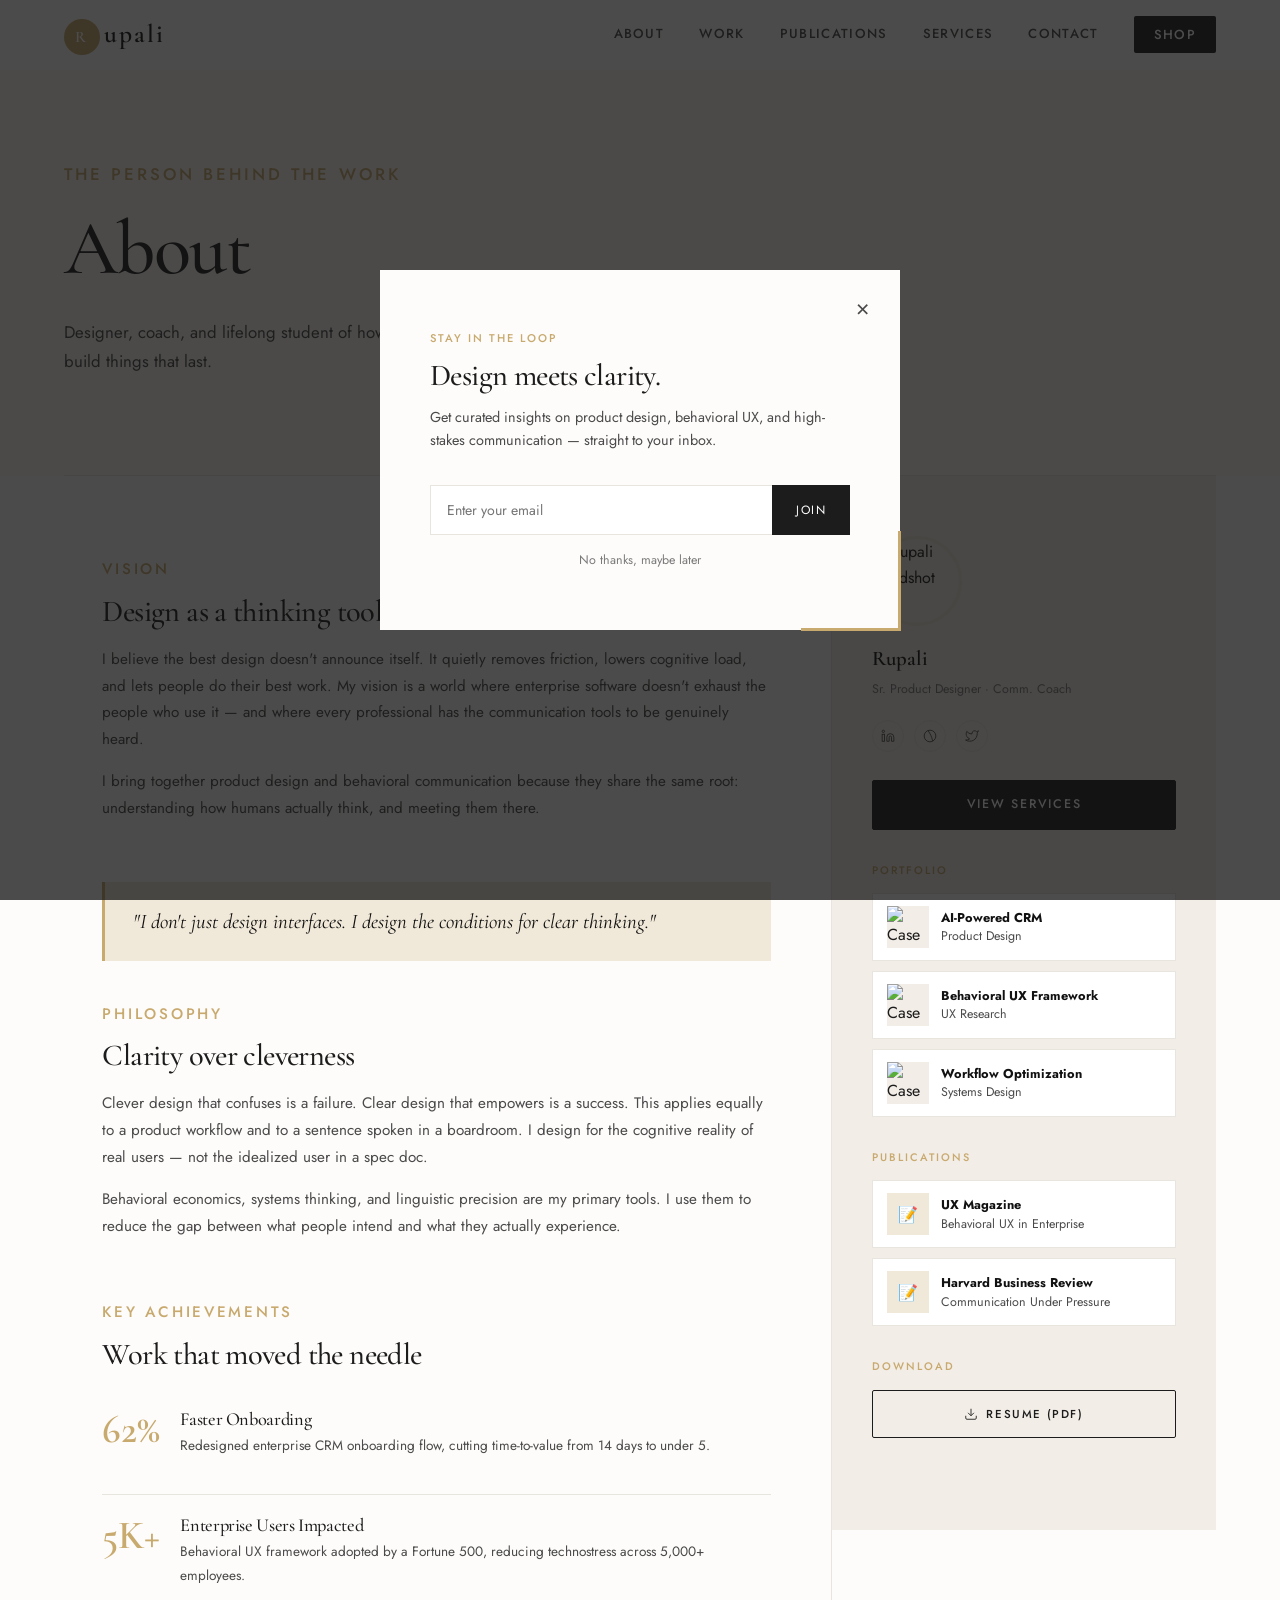
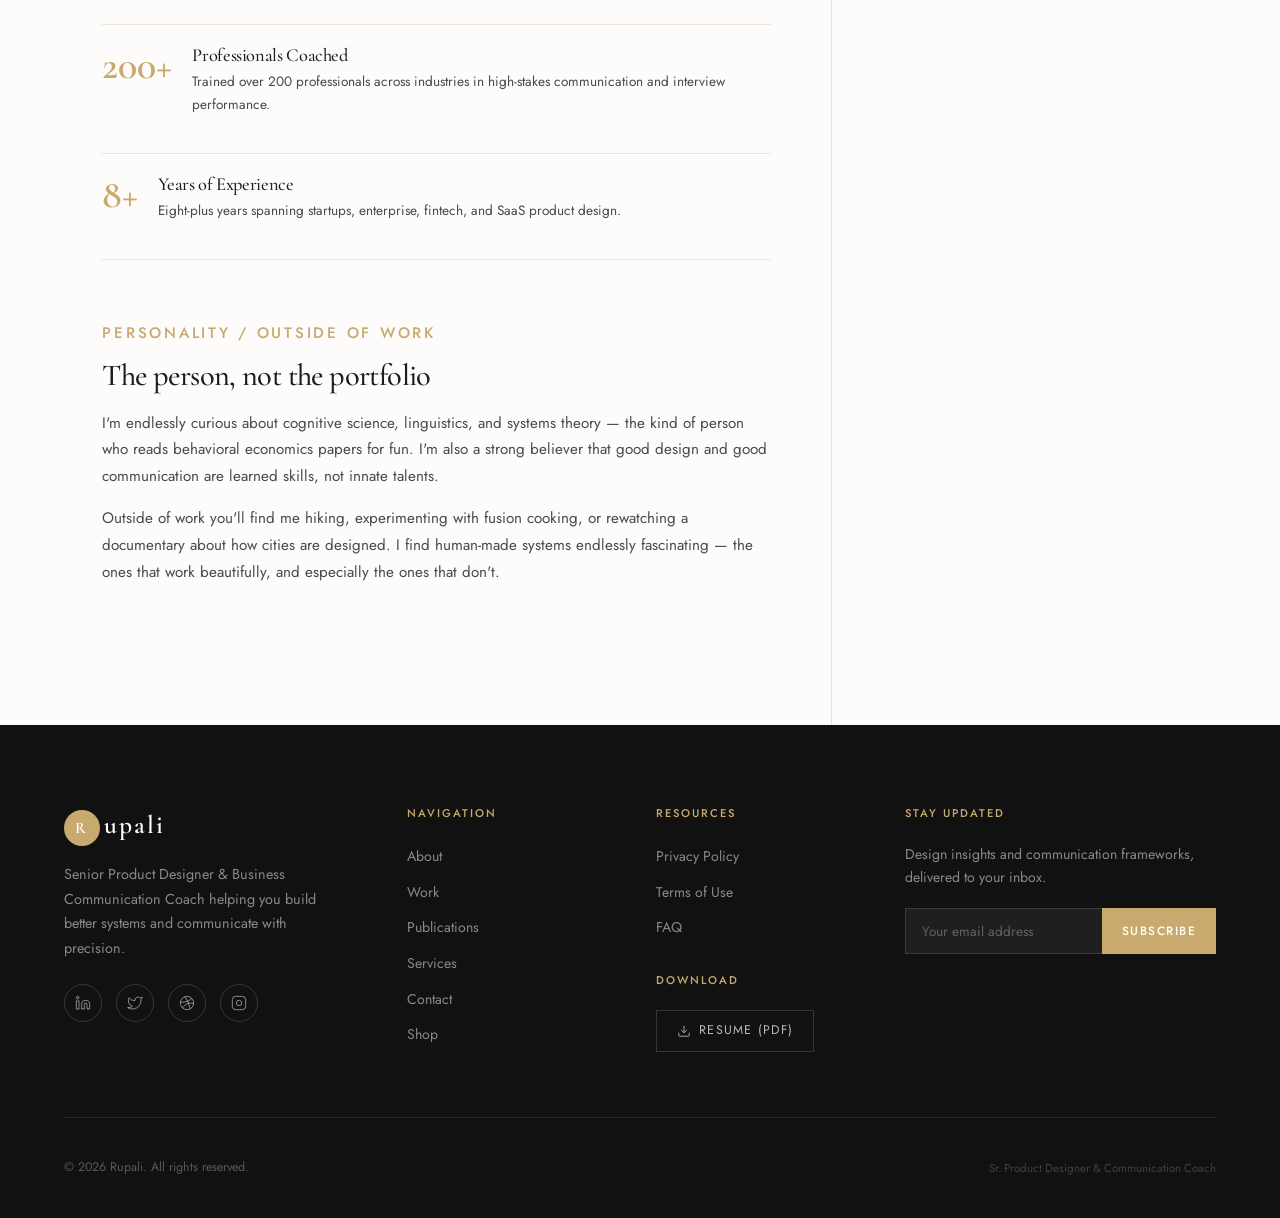
==== about.html @ 6928d811 "Create about.html" ====
<!DOCTYPE html>
<html lang="en">
<head>
  <meta charset="UTF-8">
  <meta name="viewport" content="width=device-width, initial-scale=1.0">
  <title>About — Rupali</title>
  <link rel="stylesheet" href="style.css">
  <script src="components.js" defer></script>
  <script src="main.js" defer></script>
  <style>
    body { padding-top: 70px; }
    .about-page { padding-top: 0; }
  </style>
</head>
<body class="about-page">

<div class="page-hero">
  <p class="label">The person behind the work</p>
  <h1>About</h1>
  <p>Designer, coach, and lifelong student of how humans think, communicate, and build things that last.</p>
</div>

<div class="about-layout section" style="padding-top:0;padding-bottom:0;">

  <!-- ── LEFT: Main Content ── -->
  <div class="about-main">

    <div class="about-block reveal">
      <p class="label">Vision</p>
      <h3>Design as a thinking tool</h3>
      <p>I believe the best design doesn't announce itself. It quietly removes friction, lowers cognitive load, and lets people do their best work. My vision is a world where enterprise software doesn't exhaust the people who use it — and where every professional has the communication tools to be genuinely heard.</p>
      <p>I bring together product design and behavioral communication because they share the same root: understanding how humans actually think, and meeting them there.</p>
    </div>

    <div class="about-quote reveal">
      <p>"I don't just design interfaces. I design the conditions for clear thinking."</p>
    </div>

    <div class="about-block reveal">
      <p class="label">Philosophy</p>
      <h3>Clarity over cleverness</h3>
      <p>Clever design that confuses is a failure. Clear design that empowers is a success. This applies equally to a product workflow and to a sentence spoken in a boardroom. I design for the cognitive reality of real users — not the idealized user in a spec doc.</p>
      <p>Behavioral economics, systems thinking, and linguistic precision are my primary tools. I use them to reduce the gap between what people intend and what they actually experience.</p>
    </div>

    <div class="about-block reveal">
      <p class="label">Key Achievements</p>
      <h3>Work that moved the needle</h3>
      <div class="achievement-item">
        <div class="achievement-num">62%</div>
        <div class="achievement-text">
          <h4>Faster Onboarding</h4>
          <p>Redesigned enterprise CRM onboarding flow, cutting time-to-value from 14 days to under 5.</p>
        </div>
      </div>
      <div class="achievement-item">
        <div class="achievement-num">5K+</div>
        <div class="achievement-text">
          <h4>Enterprise Users Impacted</h4>
          <p>Behavioral UX framework adopted by a Fortune 500, reducing technostress across 5,000+ employees.</p>
        </div>
      </div>
      <div class="achievement-item">
        <div class="achievement-num">200+</div>
        <div class="achievement-text">
          <h4>Professionals Coached</h4>
          <p>Trained over 200 professionals across industries in high-stakes communication and interview performance.</p>
        </div>
      </div>
      <div class="achievement-item">
        <div class="achievement-num">8+</div>
        <div class="achievement-text">
          <h4>Years of Experience</h4>
          <p>Eight-plus years spanning startups, enterprise, fintech, and SaaS product design.</p>
        </div>
      </div>
    </div>

    <div class="about-block reveal">
      <p class="label">Personality / Outside of Work</p>
      <h3>The person, not the portfolio</h3>
      <p>I'm endlessly curious about cognitive science, linguistics, and systems theory — the kind of person who reads behavioral economics papers for fun. I'm also a strong believer that good design and good communication are learned skills, not innate talents.</p>
      <p>Outside of work you'll find me hiking, experimenting with fusion cooking, or rewatching a documentary about how cities are designed. I find human-made systems endlessly fascinating — the ones that work beautifully, and especially the ones that don't.</p>
    </div>

  </div>

  <!-- ── RIGHT: Sidebar ── -->
  <aside class="about-sidebar">

    <img src="https://images.unsplash.com/photo-1573496359142-b8d87734a5a2?w=200&h=200&fit=crop&q=80" alt="Rupali headshot" class="about-headshot">
    <div class="sidebar-name">Rupali</div>
    <div class="sidebar-title">Sr. Product Designer · Comm. Coach</div>

    <div class="sidebar-social">
      <a href="#" aria-label="LinkedIn"><svg width="14" height="14" viewBox="0 0 24 24" fill="none" stroke="currentColor" stroke-width="1.5"><path d="M16 8a6 6 0 016 6v7h-4v-7a2 2 0 00-2-2 2 2 0 00-2 2v7h-4v-7a6 6 0 016-6z"/><rect x="2" y="9" width="4" height="12"/><circle cx="4" cy="4" r="2"/></svg></a>
      <a href="#" aria-label="Dribbble"><svg width="14" height="14" viewBox="0 0 24 24" fill="none" stroke="currentColor" stroke-width="1.5"><circle cx="12" cy="12" r="10"/><path d="M8.56 2.75c4.37 6.03 6.02 9.42 8.03 17.72"/></svg></a>
      <a href="#" aria-label="Twitter"><svg width="14" height="14" viewBox="0 0 24 24" fill="none" stroke="currentColor" stroke-width="1.5"><path d="M23 3a10.9 10.9 0 01-3.14 1.53 4.48 4.48 0 00-7.86 3v1A10.66 10.66 0 013 4s-4 9 5 13a11.64 11.64 0 01-7 2c9 5 20 0 20-11.5a4.5 4.5 0 00-.08-.83A7.72 7.72 0 0023 3z"/></svg></a>
    </div>

    <a href="index.html#services" class="btn btn-primary" style="width:100%;text-align:center;justify-content:center;margin-bottom:32px;">View Services</a>

    <div class="sidebar-section">
      <h5>Portfolio</h5>
      <a href="case-study-1.html" class="sidebar-mini-card">
        <img src="https://images.unsplash.com/photo-1552664730-d307ca884978?w=84&h=84&fit=crop&q=70" alt="Case Study 1" class="sidebar-mini-img">
        <div class="sidebar-mini-text">
          <strong>AI-Powered CRM</strong>
          Product Design
        </div>
      </a>
      <a href="case-study-2.html" class="sidebar-mini-card">
        <img src="https://images.unsplash.com/photo-1517694712202-14dd9538aa97?w=84&h=84&fit=crop&q=70" alt="Case Study 2" class="sidebar-mini-img">
        <div class="sidebar-mini-text">
          <strong>Behavioral UX Framework</strong>
          UX Research
        </div>
      </a>
      <a href="case-study-3.html" class="sidebar-mini-card">
        <img src="https://images.unsplash.com/photo-1454165804606-c3d57bc86b40?w=84&h=84&fit=crop&q=70" alt="Case Study 3" class="sidebar-mini-img">
        <div class="sidebar-mini-text">
          <strong>Workflow Optimization</strong>
          Systems Design
        </div>
      </a>
    </div>

    <div class="sidebar-section">
      <h5>Publications</h5>
      <a href="https://uxmag.com" target="_blank" class="sidebar-mini-card">
        <div class="sidebar-mini-img" style="display:flex;align-items:center;justify-content:center;background:var(--accent-light);font-size:1rem;">📝</div>
        <div class="sidebar-mini-text">
          <strong>UX Magazine</strong>
          Behavioral UX in Enterprise
        </div>
      </a>
      <a href="https://hbr.org" target="_blank" class="sidebar-mini-card">
        <div class="sidebar-mini-img" style="display:flex;align-items:center;justify-content:center;background:var(--accent-light);font-size:1rem;">📝</div>
        <div class="sidebar-mini-text">
          <strong>Harvard Business Review</strong>
          Communication Under Pressure
        </div>
      </a>
    </div>

    <div class="sidebar-section">
      <h5>Download</h5>
      <a href="resume.pdf" download class="btn btn-outline" style="width:100%;justify-content:center;font-size:0.72rem;">
        <svg width="12" height="12" viewBox="0 0 24 24" fill="none" stroke="currentColor" stroke-width="1.5"><path d="M21 15v4a2 2 0 01-2 2H5a2 2 0 01-2-2v-4"/><polyline points="7 10 12 15 17 10"/><line x1="12" y1="15" x2="12" y2="3"/></svg>
        Resume (PDF)
      </a>
    </div>

  </aside>

</div>

</body>
</html>
---- style.css ----
/* ===== CSS VARIABLES ===== */
:root {
  --cream: #F9F6F1;
  --warm-white: #FDFCFA;
  --charcoal: #1C1C1C;
  --dark: #111111;
  --mid: #4A4A4A;
  --light-mid: #7A7A7A;
  --border: #E8E4DE;
  --accent: #C8A96E;
  --accent-dark: #A8894E;
  --accent-light: #F0E8D8;
  --panel: #F2EDE6;
  --white: #FFFFFF;
  --red-soft: #C4614B;

  --font-display: 'Cormorant Garamond', Georgia, serif;
  --font-body: 'Jost', 'Helvetica Neue', sans-serif;
  --font-mono: 'DM Mono', monospace;

  --ease: cubic-bezier(0.4, 0, 0.2, 1);
  --ease-out: cubic-bezier(0, 0, 0.2, 1);
  --transition: 0.35s var(--ease);
  --transition-slow: 0.6s var(--ease);
}

/* ===== RESET ===== */
*, *::before, *::after { box-sizing: border-box; margin: 0; padding: 0; }
html { scroll-behavior: smooth; font-size: 16px; }
body {
  font-family: var(--font-body);
  background: var(--warm-white);
  color: var(--charcoal);
  line-height: 1.6;
  overflow-x: hidden;
}
img { max-width: 100%; display: block; }
a { text-decoration: none; color: inherit; }
ul { list-style: none; }
button { cursor: pointer; border: none; background: none; font-family: inherit; }

/* ===== TYPOGRAPHY ===== */
h1, h2, h3, h4 { font-family: var(--font-display); font-weight: 500; line-height: 1.15; letter-spacing: -0.02em; }
h1 { font-size: clamp(2.8rem, 6vw, 5.5rem); }
h2 { font-size: clamp(2rem, 4vw, 3.5rem); }
h3 { font-size: clamp(1.3rem, 2.5vw, 1.9rem); }
h4 { font-size: 1.15rem; }
p { font-size: 1rem; color: var(--mid); }
.label {
  font-family: var(--font-body);
  font-size: 0.7rem;
  letter-spacing: 0.18em;
  text-transform: uppercase;
  color: var(--accent);
  font-weight: 500;
}

/* ===== SCROLLBAR ===== */
::-webkit-scrollbar { width: 5px; height: 5px; }
::-webkit-scrollbar-track { background: var(--cream); }
::-webkit-scrollbar-thumb { background: var(--accent); border-radius: 3px; }

/* ===== SELECTION ===== */
::selection { background: var(--accent-light); color: var(--dark); }

/* ===== HEADER ===== */
header {
  position: fixed;
  top: 0; left: 0; right: 0;
  z-index: 1000;
  background: rgba(253, 252, 250, 0.92);
  backdrop-filter: blur(16px);
  -webkit-backdrop-filter: blur(16px);
  border-bottom: 1px solid transparent;
  transition: border-color var(--transition), box-shadow var(--transition);
  padding: 0 5%;
  height: 70px;
  display: flex;
  align-items: center;
  justify-content: space-between;
}
header.scrolled {
  border-color: var(--border);
  box-shadow: 0 4px 40px rgba(0,0,0,0.05);
}
.logo {
  font-family: var(--font-display);
  font-size: 1.6rem;
  font-weight: 600;
  letter-spacing: 0.08em;
  color: var(--dark);
  position: relative;
}
.logo span {
  display: inline-block;
  width: 36px; height: 36px;
  background: var(--accent);
  color: var(--white);
  border-radius: 50%;
  font-size: 1rem;
  line-height: 36px;
  text-align: center;
  margin-right: 4px;
  vertical-align: middle;
  font-family: var(--font-display);
  font-weight: 600;
}
nav { display: flex; gap: 2.2rem; align-items: center; }
nav a {
  font-size: 0.82rem;
  letter-spacing: 0.1em;
  text-transform: uppercase;
  font-weight: 500;
  color: var(--mid);
  position: relative;
  transition: color var(--transition);
  padding-bottom: 2px;
}
nav a::after {
  content: '';
  position: absolute;
  bottom: -2px; left: 0; right: 100%;
  height: 1px;
  background: var(--accent);
  transition: right var(--transition);
}
nav a:hover { color: var(--dark); }
nav a:hover::after { right: 0; }
nav a.btn-nav {
  background: var(--charcoal);
  color: var(--white);
  padding: 8px 20px;
  border-radius: 2px;
  letter-spacing: 0.1em;
}
nav a.btn-nav::after { display: none; }
nav a.btn-nav:hover { background: var(--accent); }
.hamburger { display: none; flex-direction: column; gap: 5px; padding: 5px; }
.hamburger span { display: block; width: 24px; height: 1.5px; background: var(--charcoal); transition: var(--transition); }

/* ===== BUTTONS ===== */
.btn {
  display: inline-flex;
  align-items: center;
  gap: 8px;
  padding: 14px 32px;
  font-size: 0.78rem;
  letter-spacing: 0.14em;
  text-transform: uppercase;
  font-weight: 500;
  border: 1.5px solid;
  border-radius: 2px;
  transition: all var(--transition);
  font-family: var(--font-body);
  cursor: pointer;
}
.btn-primary {
  background: var(--charcoal);
  color: var(--white);
  border-color: var(--charcoal);
}
.btn-primary:hover {
  background: var(--accent);
  border-color: var(--accent);
  transform: translateY(-2px);
  box-shadow: 0 8px 30px rgba(200, 169, 110, 0.3);
}
.btn-outline {
  background: transparent;
  color: var(--charcoal);
  border-color: var(--charcoal);
}
.btn-outline:hover {
  background: var(--charcoal);
  color: var(--white);
  transform: translateY(-2px);
}
.btn-accent {
  background: var(--accent);
  color: var(--white);
  border-color: var(--accent);
}
.btn-accent:hover {
  background: var(--accent-dark);
  border-color: var(--accent-dark);
  transform: translateY(-2px);
  box-shadow: 0 8px 30px rgba(200, 169, 110, 0.35);
}
.btn-ghost {
  background: transparent;
  color: var(--accent);
  border-color: var(--accent);
}
.btn-ghost:hover {
  background: var(--accent);
  color: var(--white);
}
.btn svg { width: 14px; height: 14px; stroke-width: 1.5; }

/* ===== FOOTER ===== */
footer {
  background: var(--dark);
  color: rgba(255,255,255,0.7);
  padding: 80px 5% 40px;
}
.footer-grid {
  display: grid;
  grid-template-columns: 1.5fr 1fr 1fr 1.4fr;
  gap: 60px;
  padding-bottom: 60px;
  border-bottom: 1px solid rgba(255,255,255,0.1);
  margin-bottom: 40px;
}
.footer-brand .logo { color: var(--white); margin-bottom: 16px; display: block; }
.footer-brand p { font-size: 0.9rem; color: rgba(255,255,255,0.5); line-height: 1.7; margin-bottom: 24px; }
.footer-social { display: flex; gap: 14px; }
.footer-social a {
  width: 38px; height: 38px;
  border: 1px solid rgba(255,255,255,0.15);
  border-radius: 50%;
  display: flex; align-items: center; justify-content: center;
  color: rgba(255,255,255,0.5);
  transition: all var(--transition);
}
.footer-social a:hover {
  border-color: var(--accent);
  color: var(--accent);
  transform: translateY(-2px);
}
.footer-col h5 {
  font-family: var(--font-body);
  font-size: 0.7rem;
  letter-spacing: 0.18em;
  text-transform: uppercase;
  color: var(--accent);
  margin-bottom: 20px;
  font-weight: 500;
}
.footer-col ul li { margin-bottom: 10px; }
.footer-col ul li a {
  font-size: 0.88rem;
  color: rgba(255,255,255,0.5);
  transition: color var(--transition);
}
.footer-col ul li a:hover { color: var(--white); }
.footer-newsletter label {
  display: block;
  font-size: 0.7rem;
  letter-spacing: 0.18em;
  text-transform: uppercase;
  color: var(--accent);
  margin-bottom: 20px;
  font-weight: 500;
}
.footer-newsletter p {
  font-size: 0.88rem;
  color: rgba(255,255,255,0.5);
  margin-bottom: 20px;
}
.newsletter-form { display: flex; gap: 0; }
.newsletter-form input {
  flex: 1;
  padding: 12px 16px;
  background: rgba(255,255,255,0.06);
  border: 1px solid rgba(255,255,255,0.12);
  border-right: none;
  color: var(--white);
  font-family: var(--font-body);
  font-size: 0.85rem;
  outline: none;
  transition: border-color var(--transition);
}
.newsletter-form input::placeholder { color: rgba(255,255,255,0.3); }
.newsletter-form input:focus { border-color: var(--accent); }
.newsletter-form button {
  padding: 12px 20px;
  background: var(--accent);
  color: var(--white);
  font-family: var(--font-body);
  font-size: 0.75rem;
  letter-spacing: 0.12em;
  text-transform: uppercase;
  font-weight: 500;
  transition: background var(--transition);
}
.newsletter-form button:hover { background: var(--accent-dark); }
.footer-resume {
  margin-top: 20px;
}
.footer-resume a {
  display: inline-flex;
  align-items: center;
  gap: 8px;
  padding: 10px 20px;
  border: 1px solid rgba(255,255,255,0.15);
  color: rgba(255,255,255,0.7);
  font-size: 0.78rem;
  letter-spacing: 0.1em;
  text-transform: uppercase;
  transition: all var(--transition);
}
.footer-resume a:hover {
  border-color: var(--accent);
  color: var(--accent);
}
.footer-bottom {
  display: flex;
  justify-content: space-between;
  align-items: center;
  flex-wrap: wrap;
  gap: 16px;
}
.footer-bottom p { font-size: 0.78rem; color: rgba(255,255,255,0.3); }

/* ===== POPUP ===== */
.popup-overlay {
  position: fixed;
  inset: 0;
  background: rgba(17,17,17,0.75);
  z-index: 9999;
  display: flex;
  align-items: center;
  justify-content: center;
  padding: 24px;
  opacity: 0;
  animation: fadeIn 0.5s 1.2s var(--ease-out) forwards;
}
@keyframes fadeIn { to { opacity: 1; } }
.popup {
  background: var(--warm-white);
  max-width: 520px;
  width: 100%;
  padding: 60px 50px;
  position: relative;
  transform: translateY(20px);
  animation: slideUp 0.5s 1.2s var(--ease-out) forwards;
}
@keyframes slideUp { to { transform: translateY(0); } }
.popup-close {
  position: absolute;
  top: 20px; right: 20px;
  width: 36px; height: 36px;
  display: flex; align-items: center; justify-content: center;
  color: var(--mid);
  transition: color var(--transition);
  font-size: 1.4rem;
  line-height: 1;
}
.popup-close:hover { color: var(--dark); }
.popup .label { margin-bottom: 12px; }
.popup h3 { margin-bottom: 12px; }
.popup p { margin-bottom: 32px; font-size: 0.9rem; }
.popup-form { display: flex; gap: 0; }
.popup-form input {
  flex: 1;
  padding: 14px 16px;
  border: 1.5px solid var(--border);
  border-right: none;
  font-family: var(--font-body);
  font-size: 0.88rem;
  outline: none;
  background: var(--white);
  transition: border-color var(--transition);
}
.popup-form input:focus { border-color: var(--accent); }
.popup-form button {
  padding: 14px 24px;
  background: var(--charcoal);
  color: var(--white);
  font-family: var(--font-body);
  font-size: 0.75rem;
  letter-spacing: 0.12em;
  text-transform: uppercase;
  transition: background var(--transition);
}
.popup-form button:hover { background: var(--accent); }
.popup-skip {
  display: block;
  text-align: center;
  margin-top: 16px;
  font-size: 0.78rem;
  color: var(--light-mid);
  cursor: pointer;
  transition: color var(--transition);
}
.popup-skip:hover { color: var(--charcoal); }
.popup-deco {
  position: absolute;
  bottom: -1px; right: -1px;
  width: 100px; height: 100px;
  border-bottom: 3px solid var(--accent);
  border-right: 3px solid var(--accent);
  pointer-events: none;
}

/* ===== HERO ===== */
.hero {
  min-height: 100vh;
  display: flex;
  align-items: center;
  padding: 100px 5% 80px;
  position: relative;
  overflow: hidden;
}
.hero::before {
  content: '';
  position: absolute;
  top: 0; right: 0;
  width: 50%;
  height: 100%;
  background: var(--cream);
  z-index: 0;
}
.hero-inner {
  display: grid;
  grid-template-columns: 1fr 1.1fr;
  gap: 80px;
  align-items: center;
  width: 100%;
  max-width: 1300px;
  margin: 0 auto;
  position: relative;
  z-index: 1;
}
.hero-image-wrap {
  position: relative;
}
.hero-image-frame {
  position: relative;
  overflow: hidden;
  border-radius: 0;
  aspect-ratio: 3/4;
  max-height: 650px;
  background: var(--panel);
}
.hero-image-frame img {
  position: absolute;
  inset: 0;
  width: 100%; height: 100%;
  object-fit: cover;
  object-position: top center;
  opacity: 0;
  transition: opacity 1.2s ease;
}
.hero-image-frame img.active { opacity: 1; }
.hero-image-dots {
  display: flex;
  gap: 8px;
  margin-top: 20px;
  justify-content: center;
}
.hero-image-dots button {
  width: 28px; height: 2px;
  background: var(--border);
  transition: all var(--transition);
}
.hero-image-dots button.active {
  background: var(--accent);
  width: 44px;
}
.hero-social {
  display: flex;
  gap: 16px;
  margin-top: 24px;
  justify-content: center;
}
.hero-social a {
  width: 36px; height: 36px;
  border: 1px solid var(--border);
  border-radius: 50%;
  display: flex; align-items: center; justify-content: center;
  color: var(--mid);
  transition: all var(--transition);
}
.hero-social a:hover {
  border-color: var(--accent);
  color: var(--accent);
  transform: translateY(-2px);
}
.hero-content { padding-right: 40px; }
.hero-hi {
  font-family: var(--font-display);
  font-size: clamp(3rem, 6vw, 5.5rem);
  font-weight: 400;
  line-height: 1.05;
  margin-bottom: 8px;
  color: var(--dark);
}
.hero-hi em { font-style: italic; color: var(--accent); }
.hero-name {
  font-family: var(--font-display);
  font-size: clamp(3rem, 6vw, 5.5rem);
  font-weight: 600;
  color: var(--dark);
  line-height: 1.05;
  margin-bottom: 20px;
}
.hero-title {
  font-size: 0.78rem;
  letter-spacing: 0.2em;
  text-transform: uppercase;
  color: var(--accent);
  font-weight: 500;
  margin-bottom: 28px;
  display: flex;
  align-items: center;
  gap: 12px;
}
.hero-title::before {
  content: '';
  display: inline-block;
  width: 40px; height: 1px;
  background: var(--accent);
}
.hero-bio {
  font-size: 1.05rem;
  color: var(--mid);
  line-height: 1.75;
  margin-bottom: 36px;
  max-width: 480px;
}
.hero-quote {
  border-left: 2px solid var(--accent);
  padding-left: 20px;
  margin-bottom: 40px;
}
.hero-quote p {
  font-family: var(--font-display);
  font-size: 1.1rem;
  font-style: italic;
  color: var(--mid);
  line-height: 1.5;
}
.hero-ctas { display: flex; gap: 16px; flex-wrap: wrap; }

/* ===== SECTION COMMONS ===== */
.section { padding: 120px 5%; }
.section-header { margin-bottom: 70px; }
.section-header .label { margin-bottom: 12px; }
.section-header h2 { margin-bottom: 16px; }
.section-header p { max-width: 540px; }
.section-header.centered { text-align: center; }
.section-header.centered p { margin: 0 auto; }

/* ===== WORK SECTION ===== */
#work { background: var(--warm-white); padding: 120px 5%; }
.portfolio-intro {
  display: flex;
  justify-content: space-between;
  align-items: flex-end;
  margin-bottom: 70px;
  gap: 40px;
}
.case-studies-track-wrap {
  overflow: hidden;
  position: relative;
  cursor: grab;
}
.case-studies-track-wrap:active { cursor: grabbing; }
.case-studies-track {
  display: flex;
  gap: 28px;
  transition: transform 0.6s var(--ease);
  will-change: transform;
  padding-bottom: 24px;
}
.case-study-card {
  flex: 0 0 calc(60% - 14px);
  background: var(--cream);
  position: relative;
  overflow: hidden;
  group: true;
}
@media (min-width: 1200px) { .case-study-card { flex: 0 0 calc(50% - 14px); } }
.case-study-img {
  aspect-ratio: 16/10;
  overflow: hidden;
  position: relative;
  background: var(--panel);
}
.case-study-img img {
  width: 100%; height: 100%;
  object-fit: cover;
  transition: transform 0.7s var(--ease);
}
.case-study-card:hover .case-study-img img { transform: scale(1.04); }
.cs-tag {
  position: absolute;
  top: 20px; left: 20px;
  background: var(--white);
  padding: 6px 14px;
  font-size: 0.68rem;
  letter-spacing: 0.14em;
  text-transform: uppercase;
  font-weight: 500;
  color: var(--charcoal);
}
.case-study-body { padding: 32px 36px 36px; }
.case-study-meta {
  display: flex;
  justify-content: space-between;
  align-items: center;
  margin-bottom: 14px;
}
.cs-company { font-size: 0.75rem; color: var(--light-mid); letter-spacing: 0.1em; text-transform: uppercase; }
.case-study-body h3 { margin-bottom: 12px; }
.case-study-body p { font-size: 0.9rem; margin-bottom: 28px; }
.cs-metrics {
  display: flex;
  gap: 32px;
  margin-bottom: 28px;
  padding: 20px 0;
  border-top: 1px solid var(--border);
  border-bottom: 1px solid var(--border);
}
.cs-metric-val {
  font-family: var(--font-display);
  font-size: 2rem;
  font-weight: 600;
  color: var(--accent);
  line-height: 1;
}
.cs-metric-label { font-size: 0.72rem; color: var(--light-mid); text-transform: uppercase; letter-spacing: 0.1em; margin-top: 4px; }
.portfolio-nav {
  display: flex;
  gap: 10px;
  margin-top: 32px;
}
.portfolio-nav button {
  width: 50px; height: 50px;
  border: 1.5px solid var(--border);
  display: flex; align-items: center; justify-content: center;
  color: var(--charcoal);
  transition: all var(--transition);
  background: var(--white);
}
.portfolio-nav button:hover {
  border-color: var(--charcoal);
  background: var(--charcoal);
  color: var(--white);
}
.portfolio-nav button svg { width: 18px; height: 18px; }
.portfolio-counter {
  font-family: var(--font-mono);
  font-size: 0.8rem;
  color: var(--light-mid);
  display: flex;
  align-items: center;
  gap: 12px;
}
.portfolio-counter span { color: var(--charcoal); }

/* ===== PUBLICATIONS ===== */
#publications { background: var(--cream); }
.pub-slider-wrap {
  overflow: hidden;
  position: relative;
  cursor: grab;
}
.pub-slider-wrap:active { cursor: grabbing; }
.pub-track {
  display: flex;
  gap: 24px;
  transition: transform 0.6s var(--ease);
  padding-bottom: 24px;
}
.pub-card {
  flex: 0 0 360px;
  background: var(--white);
  padding: 36px;
  border: 1px solid var(--border);
  position: relative;
  transition: all 0.4s var(--ease);
  display: flex;
  flex-direction: column;
}
.pub-card:hover {
  transform: translateY(-6px);
  box-shadow: 0 20px 60px rgba(0,0,0,0.08);
  border-color: transparent;
}
.pub-outlet {
  font-size: 0.68rem;
  letter-spacing: 0.18em;
  text-transform: uppercase;
  color: var(--accent);
  font-weight: 600;
  margin-bottom: 16px;
  display: flex;
  align-items: center;
  gap: 8px;
}
.pub-outlet::before {
  content: '';
  width: 20px; height: 1px;
  background: var(--accent);
}
.pub-card h4 {
  font-family: var(--font-display);
  font-size: 1.2rem;
  font-weight: 500;
  line-height: 1.3;
  margin-bottom: 14px;
  flex: 1;
}
.pub-card p { font-size: 0.85rem; margin-bottom: 24px; }
.pub-date { font-size: 0.72rem; color: var(--light-mid); letter-spacing: 0.1em; }
.pub-link {
  display: inline-flex;
  align-items: center;
  gap: 8px;
  font-size: 0.75rem;
  letter-spacing: 0.12em;
  text-transform: uppercase;
  color: var(--charcoal);
  font-weight: 500;
  margin-top: 20px;
  transition: gap var(--transition), color var(--transition);
}
.pub-link:hover { gap: 14px; color: var(--accent); }
.pub-card-accent {
  position: absolute;
  top: 0; left: 0;
  width: 3px; height: 0;
  background: var(--accent);
  transition: height 0.4s var(--ease);
}
.pub-card:hover .pub-card-accent { height: 100%; }
.pub-controls {
  display: flex;
  gap: 10px;
  margin-top: 40px;
  justify-content: flex-start;
}
.pub-controls button {
  width: 50px; height: 50px;
  border: 1.5px solid var(--border);
  display: flex; align-items: center; justify-content: center;
  color: var(--charcoal);
  transition: all var(--transition);
  background: var(--white);
}
.pub-controls button:hover {
  border-color: var(--accent);
  background: var(--accent);
  color: var(--white);
}

/* ===== SERVICES ===== */
#services { background: var(--warm-white); }
.services-grid { display: grid; grid-template-columns: 1fr 1fr; gap: 32px; }
.service-card {
  padding: 56px 48px;
  border: 1px solid var(--border);
  position: relative;
  overflow: hidden;
  transition: all 0.4s var(--ease);
  background: var(--white);
}
.service-card::before {
  content: '';
  position: absolute;
  inset: 0;
  background: var(--charcoal);
  transform: scaleY(0);
  transform-origin: bottom;
  transition: transform 0.5s var(--ease);
  z-index: 0;
}
.service-card:hover::before { transform: scaleY(1); }
.service-card > * { position: relative; z-index: 1; transition: color 0.4s var(--ease); }
.service-card:hover h3,
.service-card:hover .service-tagline,
.service-card:hover p,
.service-card:hover li,
.service-card:hover .label { color: rgba(255,255,255,0.9); }
.service-card:hover .service-number { color: rgba(255,255,255,0.08); }
.service-card:hover .ideal-tag {
  background: rgba(255,255,255,0.1);
  color: rgba(255,255,255,0.7);
}
.service-number {
  font-family: var(--font-display);
  font-size: 8rem;
  font-weight: 700;
  color: var(--cream);
  position: absolute;
  top: -20px; right: 24px;
  line-height: 1;
  z-index: 0;
  transition: color 0.4s var(--ease);
  user-select: none;
}
.service-card .label { margin-bottom: 16px; }
.service-card h3 { margin-bottom: 12px; }
.service-tagline {
  font-family: var(--font-display);
  font-style: italic;
  font-size: 1rem;
  color: var(--mid);
  margin-bottom: 28px;
  line-height: 1.5;
}
.service-includes h5 {
  font-size: 0.68rem;
  letter-spacing: 0.15em;
  text-transform: uppercase;
  color: var(--accent);
  margin-bottom: 14px;
  font-weight: 500;
}
.service-card:hover .service-includes h5 { color: var(--accent-light); }
.service-includes ul { margin-bottom: 24px; }
.service-includes ul li {
  font-size: 0.88rem;
  color: var(--mid);
  padding: 7px 0;
  border-bottom: 1px solid var(--border);
  display: flex;
  align-items: center;
  gap: 10px;
}
.service-card:hover .service-includes ul li { border-color: rgba(255,255,255,0.1); }
.service-includes ul li::before {
  content: '';
  width: 5px; height: 5px;
  border-radius: 50%;
  background: var(--accent);
  flex-shrink: 0;
}
.service-card:hover .service-includes ul li::before { background: var(--accent-light); }
.ideal-tags { display: flex; flex-wrap: wrap; gap: 8px; margin-bottom: 32px; }
.ideal-tag {
  padding: 5px 14px;
  background: var(--cream);
  font-size: 0.72rem;
  color: var(--mid);
  transition: all 0.4s var(--ease);
  border-radius: 20px;
}
.service-card .btn { margin-top: 4px; }
.service-card:hover .btn-primary {
  background: var(--accent);
  border-color: var(--accent);
  color: var(--white);
}
.service-card:hover .btn-outline {
  border-color: rgba(255,255,255,0.3);
  color: rgba(255,255,255,0.7);
}
.service-ctas { display: flex; gap: 12px; flex-wrap: wrap; }
.service-discovery {
  text-align: center;
  margin-top: 60px;
  padding: 40px;
  background: var(--cream);
  border: 1px solid var(--border);
}
.service-discovery p {
  font-family: var(--font-display);
  font-size: 1.4rem;
  font-weight: 400;
  color: var(--dark);
  margin-bottom: 8px;
}
.service-discovery span { font-size: 0.85rem; color: var(--light-mid); }

/* ===== CONTACT ===== */
#contact { background: var(--cream); }
.contact-grid { display: grid; grid-template-columns: 1fr 1.5fr; gap: 80px; align-items: start; }
.contact-info h2 { margin-bottom: 24px; }
.contact-info > p { margin-bottom: 48px; }
.contact-item { margin-bottom: 28px; }
.contact-item .label { margin-bottom: 6px; }
.contact-item a { font-size: 0.95rem; color: var(--dark); transition: color var(--transition); }
.contact-item a:hover { color: var(--accent); }
.contact-social { display: flex; gap: 12px; margin-top: 40px; }
.contact-social a {
  width: 42px; height: 42px;
  border: 1px solid var(--border);
  display: flex; align-items: center; justify-content: center;
  color: var(--mid);
  border-radius: 50%;
  transition: all var(--transition);
}
.contact-social a:hover { border-color: var(--accent); color: var(--accent); }
.contact-form-wrap { background: var(--white); padding: 56px 48px; border: 1px solid var(--border); }
.form-row { display: grid; grid-template-columns: 1fr 1fr; gap: 20px; margin-bottom: 20px; }
.form-group { margin-bottom: 20px; }
.form-group label {
  display: block;
  font-size: 0.72rem;
  letter-spacing: 0.14em;
  text-transform: uppercase;
  color: var(--mid);
  margin-bottom: 8px;
  font-weight: 500;
}
.form-group input,
.form-group select,
.form-group textarea {
  width: 100%;
  padding: 14px 16px;
  border: 1.5px solid var(--border);
  background: var(--warm-white);
  font-family: var(--font-body);
  font-size: 0.9rem;
  color: var(--charcoal);
  outline: none;
  transition: border-color var(--transition), box-shadow var(--transition);
  appearance: none;
  -webkit-appearance: none;
}
.form-group input:focus,
.form-group select:focus,
.form-group textarea:focus {
  border-color: var(--accent);
  box-shadow: 0 0 0 3px rgba(200, 169, 110, 0.1);
}
.form-group textarea { resize: vertical; min-height: 130px; }
.form-group select {
  background-image: url("data:image/svg+xml,%3Csvg width='12' height='8' viewBox='0 0 12 8' fill='none' xmlns='http://www.w3.org/2000/svg'%3E%3Cpath d='M1 1L6 7L11 1' stroke='%234A4A4A' stroke-width='1.5'/%3E%3C/svg%3E");
  background-repeat: no-repeat;
  background-position: right 16px center;
  padding-right: 40px;
}
.form-submit { margin-top: 8px; }

/* ===== PAGE HERO (inner pages) ===== */
.page-hero {
  padding: 160px 5% 100px;
  background: var(--cream);
  position: relative;
  overflow: hidden;
}
.page-hero::after {
  content: '';
  position: absolute;
  bottom: 0; left: 5%;
  right: 5%;
  height: 1px;
  background: var(--border);
}
.page-hero .label { margin-bottom: 16px; }
.page-hero h1 { margin-bottom: 24px; }
.page-hero > p { max-width: 600px; font-size: 1.05rem; line-height: 1.75; }

/* ===== ABOUT PAGE ===== */
.about-layout {
  display: grid;
  grid-template-columns: 2fr 1fr;
  gap: 0;
  min-height: 80vh;
}
.about-main {
  padding: 80px 60px 80px 5%;
  border-right: 1px solid var(--border);
}
.about-sidebar {
  background: var(--panel);
  padding: 60px 40px;
  position: sticky;
  top: 70px;
  height: fit-content;
}
.about-headshot {
  width: 90px; height: 90px;
  border-radius: 50%;
  object-fit: cover;
  margin-bottom: 16px;
  border: 3px solid var(--accent-light);
}
.sidebar-name {
  font-family: var(--font-display);
  font-size: 1.3rem;
  font-weight: 600;
  color: var(--dark);
  margin-bottom: 4px;
}
.sidebar-title { font-size: 0.78rem; color: var(--light-mid); margin-bottom: 20px; }
.sidebar-social { display: flex; gap: 10px; margin-bottom: 28px; }
.sidebar-social a {
  width: 32px; height: 32px;
  border: 1px solid var(--border);
  border-radius: 50%;
  display: flex; align-items: center; justify-content: center;
  color: var(--mid);
  transition: all var(--transition);
}
.sidebar-social a:hover { border-color: var(--accent); color: var(--accent); }
.about-block { margin-bottom: 60px; }
.about-block .label { margin-bottom: 12px; }
.about-block h3 { margin-bottom: 16px; }
.about-block p { margin-bottom: 16px; font-size: 0.95rem; line-height: 1.75; }
.achievement-item {
  display: flex;
  gap: 20px;
  padding: 20px 0;
  border-bottom: 1px solid var(--border);
  align-items: flex-start;
}
.achievement-num {
  font-family: var(--font-display);
  font-size: 2.5rem;
  font-weight: 600;
  color: var(--accent);
  line-height: 1;
  flex-shrink: 0;
}
.achievement-text h4 { margin-bottom: 4px; }
.achievement-text p { font-size: 0.85rem; }
.about-quote {
  border-left: 3px solid var(--accent);
  padding: 24px 28px;
  background: var(--accent-light);
  margin: 40px 0;
}
.about-quote p {
  font-family: var(--font-display);
  font-size: 1.3rem;
  font-style: italic;
  color: var(--dark);
  line-height: 1.5;
}
.sidebar-section { margin-bottom: 32px; }
.sidebar-section h5 {
  font-size: 0.68rem;
  letter-spacing: 0.18em;
  text-transform: uppercase;
  color: var(--accent);
  margin-bottom: 14px;
  font-weight: 500;
}
.sidebar-mini-card {
  background: var(--white);
  border: 1px solid var(--border);
  padding: 12px 14px;
  margin-bottom: 10px;
  transition: all var(--transition);
  cursor: pointer;
  display: flex;
  align-items: center;
  gap: 12px;
}
.sidebar-mini-card:hover {
  border-color: var(--accent);
  transform: translateX(4px);
}
.sidebar-mini-img {
  width: 42px; height: 42px;
  object-fit: cover;
  flex-shrink: 0;
  background: var(--panel);
}
.sidebar-mini-text { font-size: 0.78rem; color: var(--mid); line-height: 1.3; }
.sidebar-mini-text strong { display: block; color: var(--dark); font-size: 0.8rem; margin-bottom: 2px; }

/* ===== SHOP PAGE ===== */
.shop-tabs {
  display: flex;
  flex-wrap: wrap;
  gap: 0;
  border-bottom: 1px solid var(--border);
  margin-bottom: 60px;
  padding-bottom: 0;
}
.tab-btn {
  padding: 14px 24px;
  font-size: 0.75rem;
  letter-spacing: 0.12em;
  text-transform: uppercase;
  font-weight: 500;
  color: var(--light-mid);
  border-bottom: 2px solid transparent;
  margin-bottom: -1px;
  transition: all var(--transition);
  background: none;
  font-family: var(--font-body);
}
.tab-btn:hover { color: var(--charcoal); }
.tab-btn.active {
  color: var(--charcoal);
  border-bottom-color: var(--accent);
}
.tab-content { display: none; }
.tab-content.active { display: block; }
.shop-grid {
  display: grid;
  grid-template-columns: repeat(3, 1fr);
  gap: 28px;
}
.shop-card {
  background: var(--white);
  border: 1px solid var(--border);
  overflow: hidden;
  transition: all 0.4s var(--ease);
  position: relative;
}
.shop-card:hover {
  transform: translateY(-4px);
  box-shadow: 0 20px 60px rgba(0,0,0,0.08);
  border-color: transparent;
}
.shop-card-img {
  aspect-ratio: 4/3;
  background: var(--panel);
  overflow: hidden;
  display: flex;
  align-items: center;
  justify-content: center;
  padding: 40px;
}
.shop-card-icon {
  font-size: 3rem;
  opacity: 0.4;
}
.shop-badge {
  position: absolute;
  top: 16px; right: 16px;
  background: var(--accent);
  color: var(--white);
  padding: 4px 12px;
  font-size: 0.65rem;
  letter-spacing: 0.1em;
  text-transform: uppercase;
  font-weight: 600;
}
.shop-card-body { padding: 28px; }
.shop-card-body h4 { margin-bottom: 10px; }
.shop-card-body p { font-size: 0.85rem; margin-bottom: 20px; }
.shop-price {
  font-family: var(--font-display);
  font-size: 1.5rem;
  color: var(--dark);
  font-weight: 600;
}
.shop-price span { font-size: 0.85rem; color: var(--light-mid); font-family: var(--font-body); font-weight: 400; }
.shop-card-footer {
  display: flex;
  justify-content: space-between;
  align-items: center;
  padding: 20px 28px;
  border-top: 1px solid var(--border);
}

/* ===== CASE STUDY PAGE ===== */
.cs-page-hero {
  min-height: 70vh;
  display: flex;
  align-items: flex-end;
  padding: 120px 5% 80px;
  position: relative;
  overflow: hidden;
  background: var(--dark);
  color: var(--white);
}
.cs-page-hero-bg {
  position: absolute;
  inset: 0;
  background-size: cover;
  background-position: center;
  opacity: 0.25;
}
.cs-page-hero-content { position: relative; z-index: 1; max-width: 780px; }
.cs-page-hero .label { color: var(--accent); margin-bottom: 16px; }
.cs-page-hero h1 { color: var(--white); margin-bottom: 24px; }
.cs-page-hero p { color: rgba(255,255,255,0.7); font-size: 1.1rem; max-width: 580px; }
.cs-meta-strip {
  background: var(--cream);
  padding: 40px 5%;
  display: flex;
  gap: 60px;
  border-bottom: 1px solid var(--border);
}
.cs-meta-item {}
.cs-meta-item .label { margin-bottom: 6px; }
.cs-meta-item p { font-size: 0.95rem; color: var(--dark); font-weight: 500; }
.cs-content { padding: 80px 5%; max-width: 900px; }
.cs-content h2 { margin-bottom: 24px; }
.cs-content p { margin-bottom: 24px; font-size: 1rem; line-height: 1.8; }
.cs-image-full {
  width: 100%;
  aspect-ratio: 16/9;
  object-fit: cover;
  margin: 48px 0;
  background: var(--panel);
}
.cs-callout {
  background: var(--cream);
  border-left: 3px solid var(--accent);
  padding: 32px 40px;
  margin: 40px 0;
}
.cs-callout p {
  font-family: var(--font-display);
  font-size: 1.4rem;
  font-style: italic;
  color: var(--dark);
  margin: 0;
}
.cs-outcomes-grid { display: grid; grid-template-columns: repeat(3, 1fr); gap: 24px; margin: 40px 0; }
.cs-outcome {
  background: var(--white);
  border: 1px solid var(--border);
  padding: 32px;
  text-align: center;
}
.cs-outcome-val {
  font-family: var(--font-display);
  font-size: 3rem;
  font-weight: 600;
  color: var(--accent);
  line-height: 1;
  margin-bottom: 8px;
}
.cs-outcome-label { font-size: 0.78rem; text-transform: uppercase; letter-spacing: 0.1em; color: var(--mid); }
.cs-tags { display: flex; flex-wrap: wrap; gap: 10px; margin: 32px 0; }
.cs-tag-pill {
  padding: 6px 16px;
  background: var(--cream);
  border: 1px solid var(--border);
  font-size: 0.75rem;
  color: var(--mid);
  letter-spacing: 0.1em;
}
.cs-next-section {
  background: var(--dark);
  padding: 80px 5%;
  text-align: center;
}
.cs-next-section h3 { color: var(--white); margin-bottom: 16px; }
.cs-next-section p { color: rgba(255,255,255,0.5); margin-bottom: 32px; }

/* ===== MOBILE NAV ===== */
.mobile-nav {
  display: none;
  position: fixed;
  top: 70px; left: 0; right: 0; bottom: 0;
  background: var(--warm-white);
  z-index: 999;
  padding: 40px 5%;
  flex-direction: column;
  gap: 0;
  overflow-y: auto;
}
.mobile-nav.open { display: flex; }
.mobile-nav a {
  display: block;
  font-size: 1.5rem;
  font-family: var(--font-display);
  color: var(--dark);
  padding: 16px 0;
  border-bottom: 1px solid var(--border);
  transition: color var(--transition);
}
.mobile-nav a:hover { color: var(--accent); }

/* ===== ANIMATIONS ===== */
.reveal {
  opacity: 0;
  transform: translateY(28px);
  transition: opacity 0.7s var(--ease-out), transform 0.7s var(--ease-out);
}
.reveal.visible { opacity: 1; transform: translateY(0); }
.reveal-delay-1 { transition-delay: 0.1s; }
.reveal-delay-2 { transition-delay: 0.2s; }
.reveal-delay-3 { transition-delay: 0.3s; }

/* ===== RESPONSIVE ===== */
@media (max-width: 1024px) {
  .hero-inner { grid-template-columns: 1fr 1.2fr; gap: 40px; }
  .hero-content { padding-right: 0; }
  .services-grid { grid-template-columns: 1fr; }
  .contact-grid { grid-template-columns: 1fr; gap: 48px; }
  .footer-grid { grid-template-columns: 1fr 1fr; gap: 40px; }
  .shop-grid { grid-template-columns: repeat(2, 1fr); }
  .about-layout { grid-template-columns: 1fr; }
  .about-sidebar { position: static; }
  .cs-outcomes-grid { grid-template-columns: 1fr 1fr; }
}
@media (max-width: 768px) {
  header { padding: 0 5%; }
  nav { display: none; }
  .hamburger { display: flex; }
  .hero { padding: 90px 5% 60px; }
  .hero-inner { grid-template-columns: 1fr; gap: 40px; }
  .hero::before { display: none; }
  .hero-image-frame { max-height: 420px; }
  .section { padding: 80px 5%; }
  .footer-grid { grid-template-columns: 1fr; }
  .case-study-card { flex: 0 0 85vw; }
  .pub-card { flex: 0 0 300px; }
  .form-row { grid-template-columns: 1fr; }
  .cs-meta-strip { flex-wrap: wrap; gap: 28px; }
  .cs-outcomes-grid { grid-template-columns: 1fr; }
  .shop-grid { grid-template-columns: 1fr; }
  .about-main { padding: 60px 5%; }
}
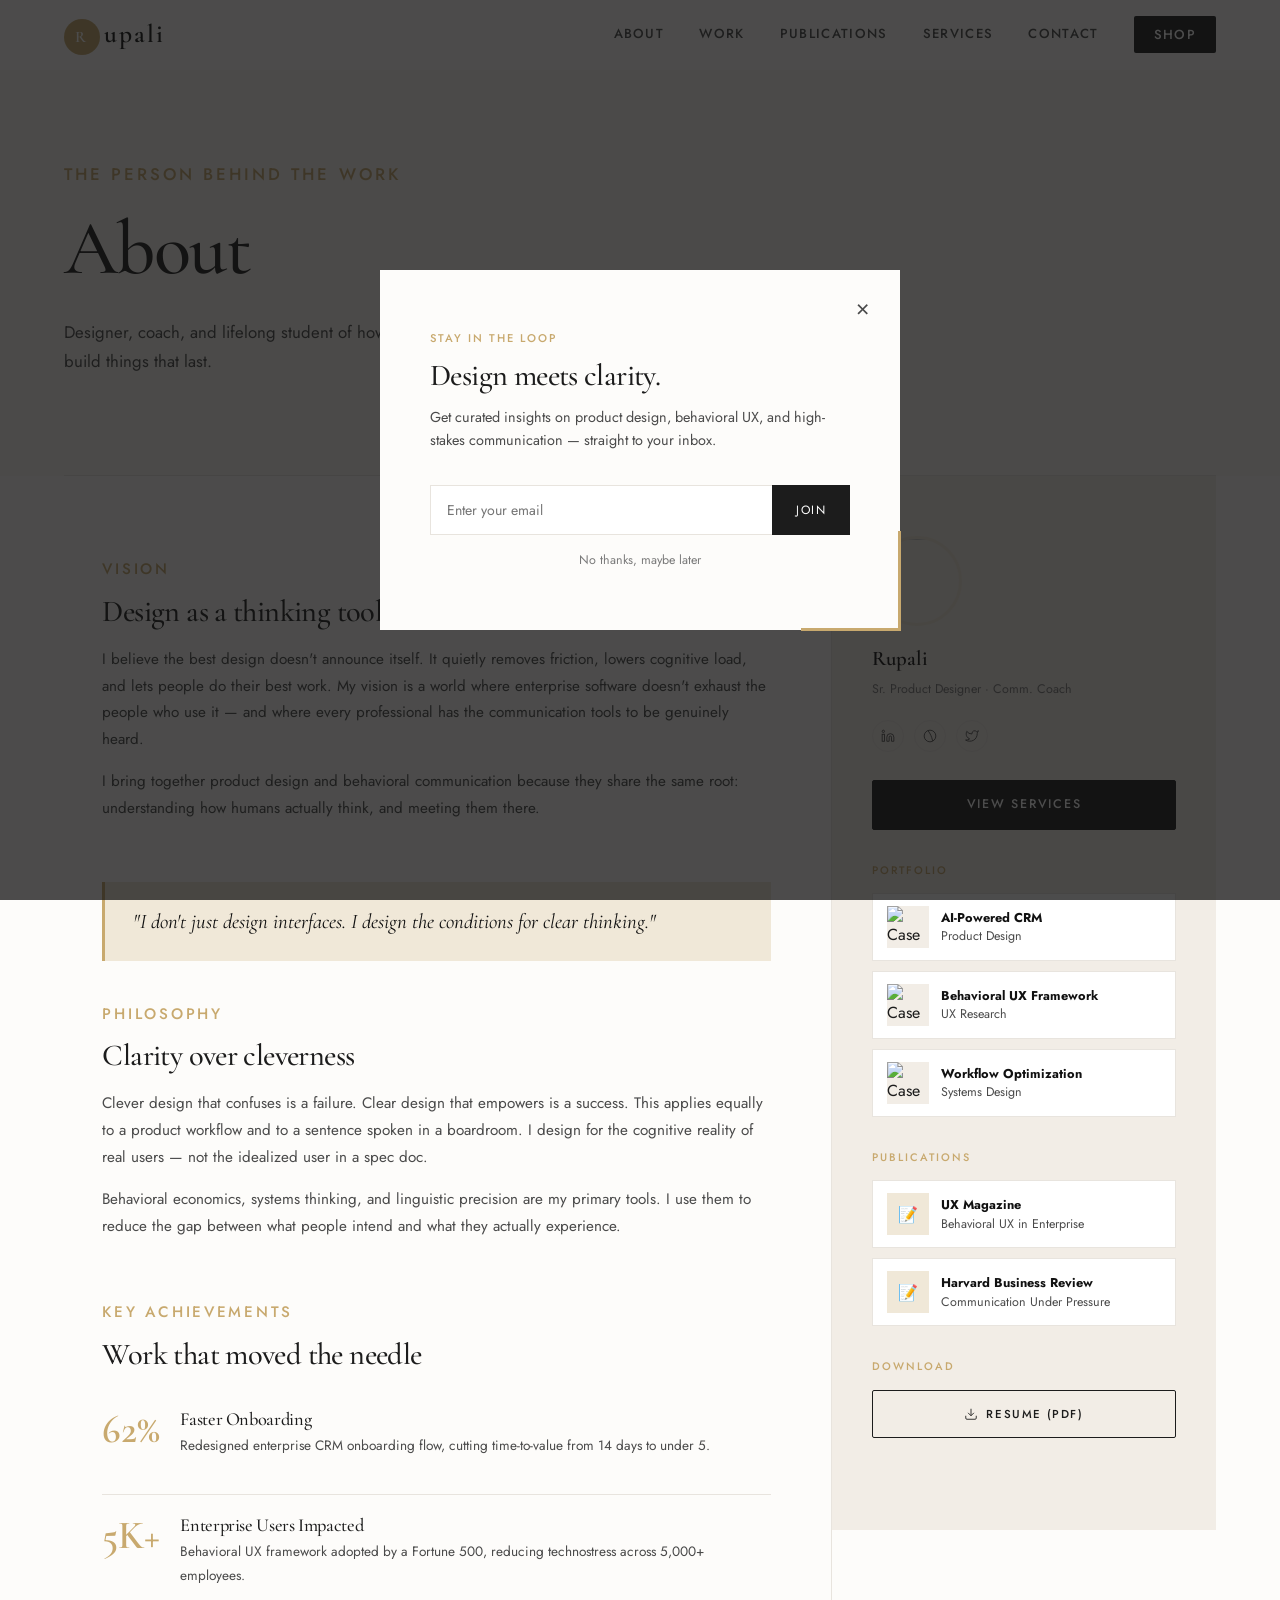
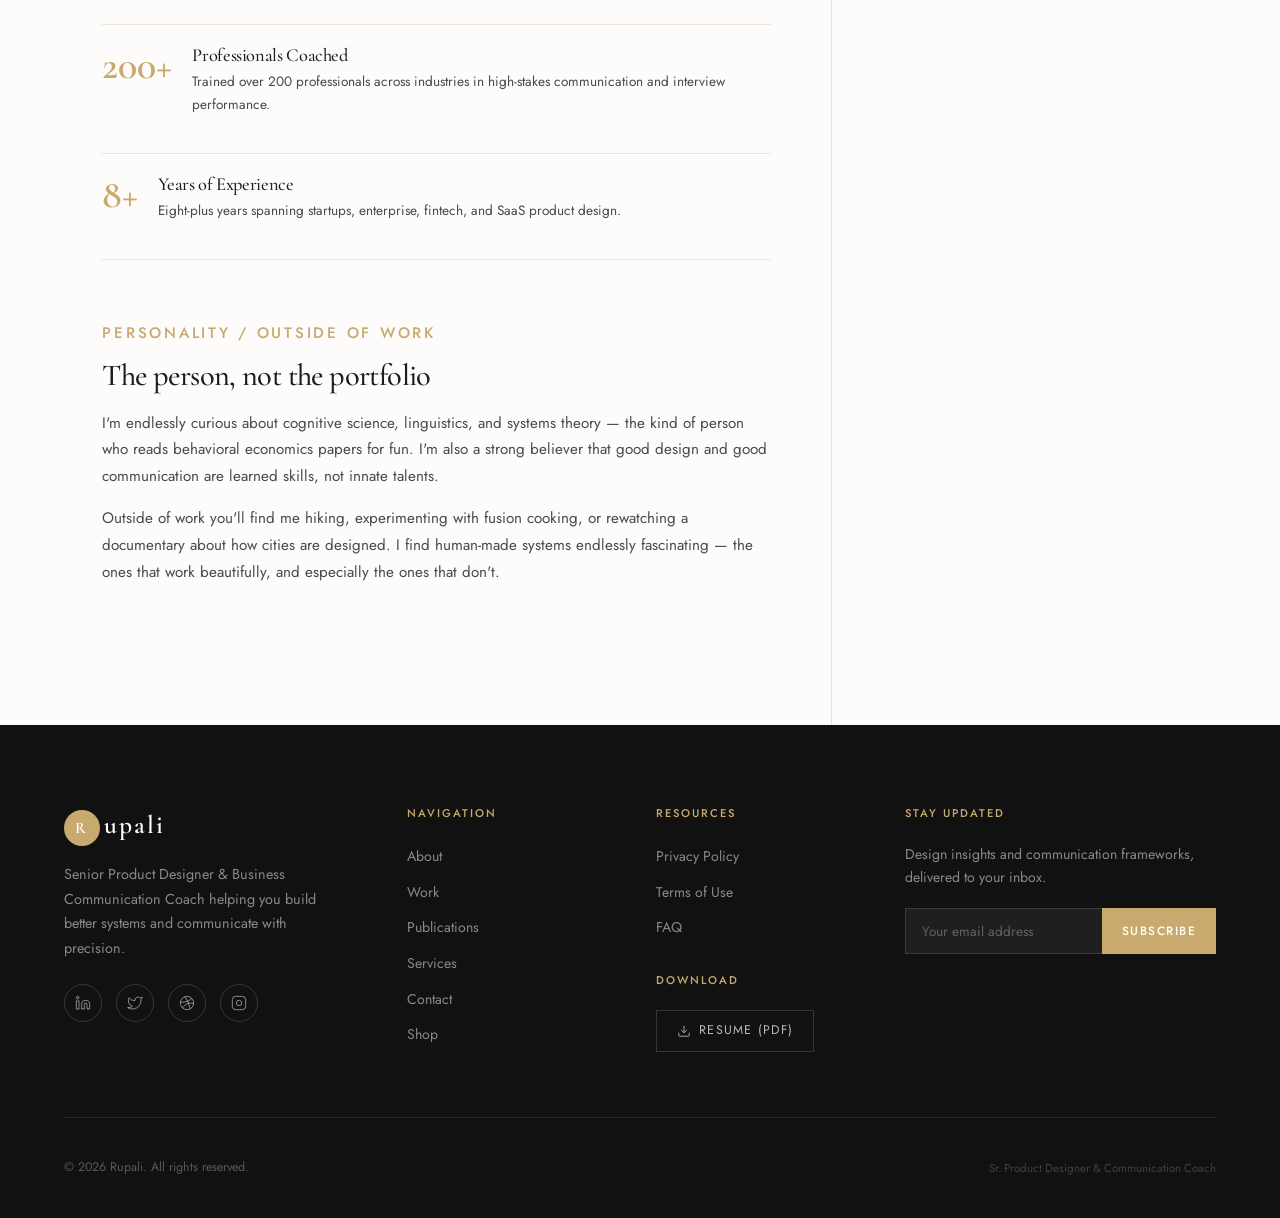
==== commit c60d465f: "Update about.html" ====
--- a/about.html
+++ b/about.html
@@ -88,7 +88,7 @@
   <!-- ── RIGHT: Sidebar ── -->
   <aside class="about-sidebar">
 
-    <img src="https://images.unsplash.com/photo-1573496359142-b8d87734a5a2?w=200&h=200&fit=crop&q=80" alt="Rupali headshot" class="about-headshot">
+    <img src="Headshot-1" class="about-headshot">
     <div class="sidebar-name">Rupali</div>
     <div class="sidebar-title">Sr. Product Designer · Comm. Coach</div>
 
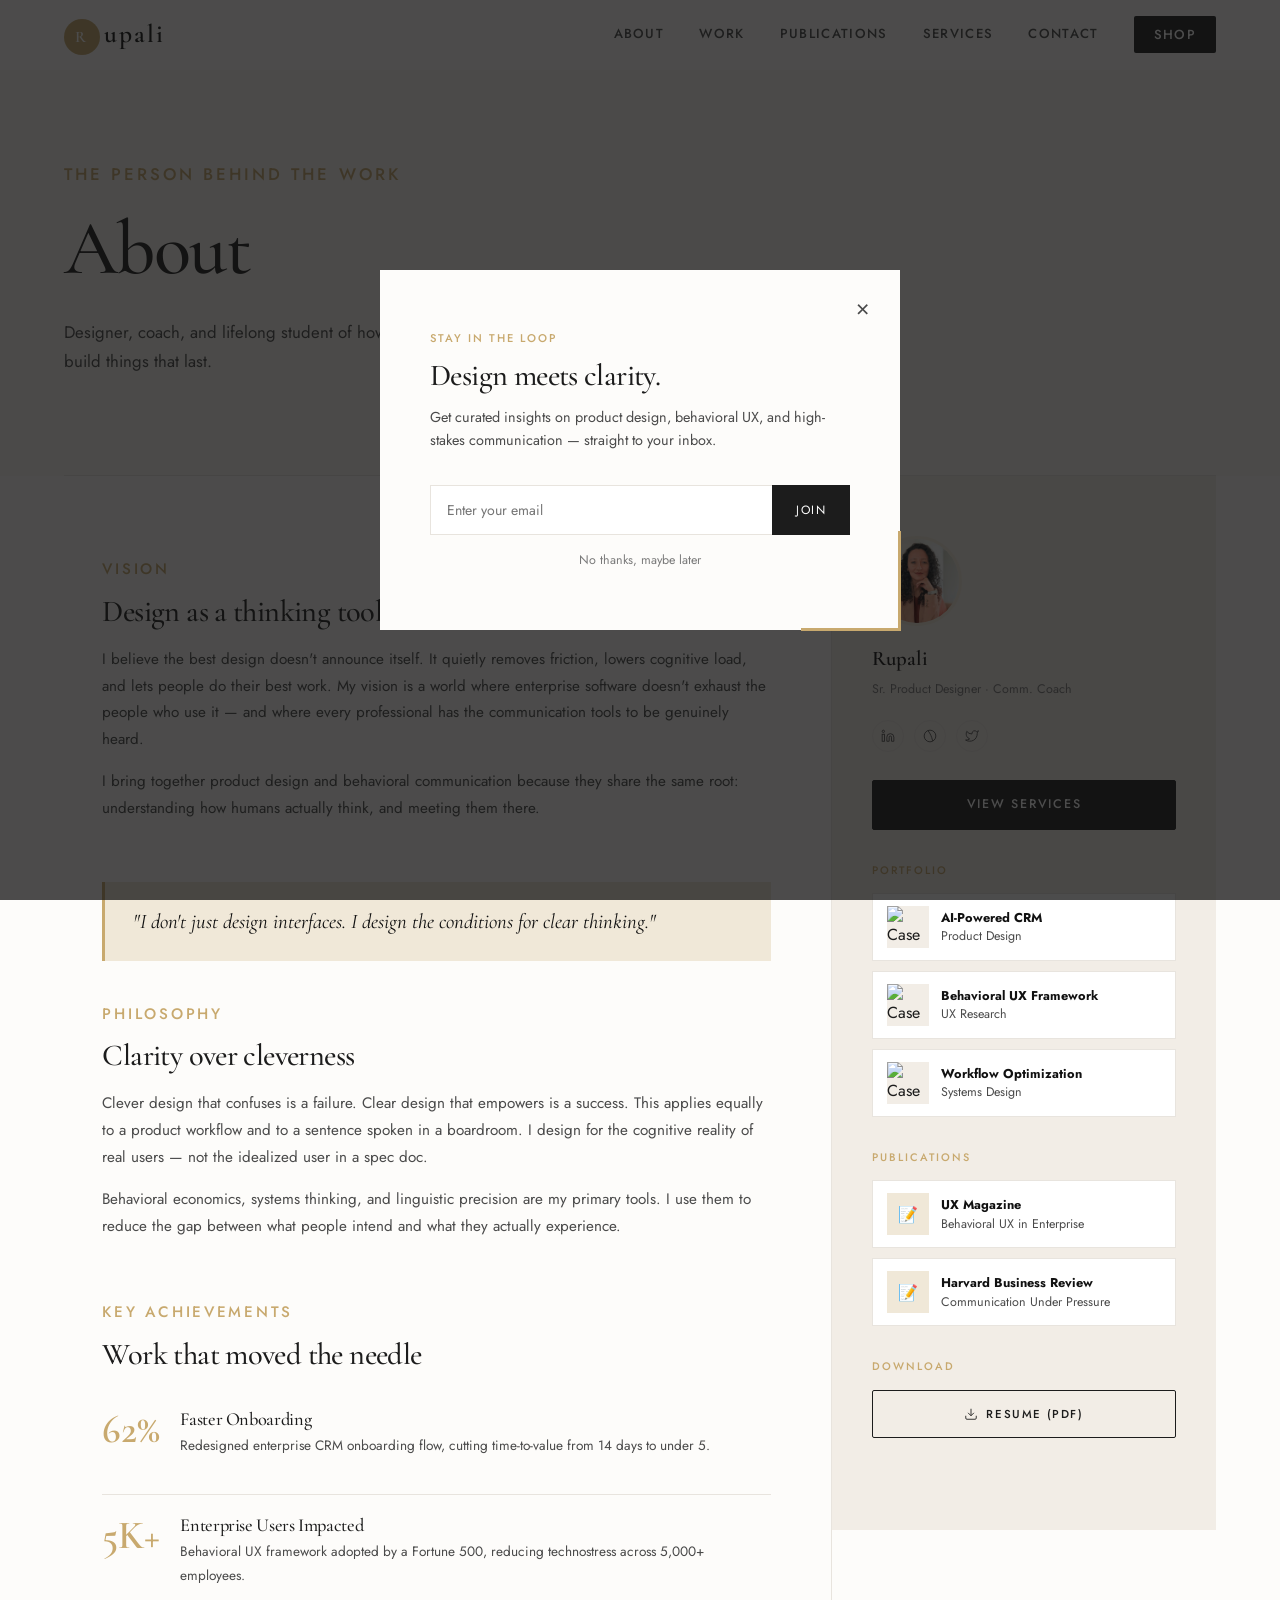
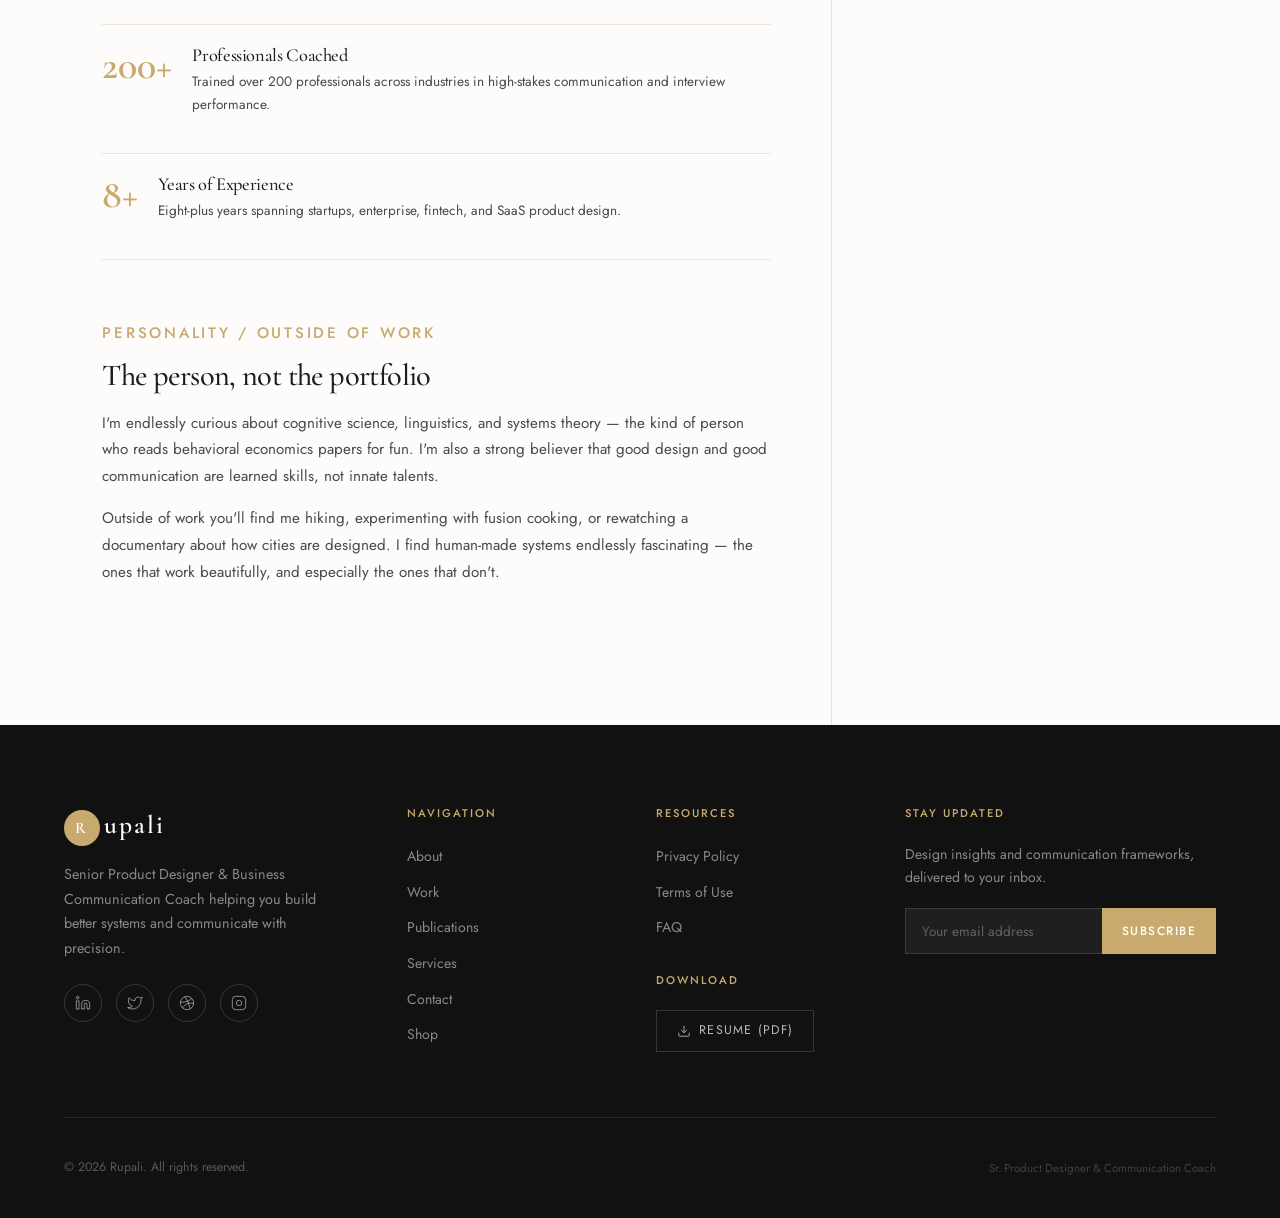
==== commit ca76e4b4: "Update about.html" ====
--- a/about.html
+++ b/about.html
@@ -88,7 +88,7 @@
   <!-- ── RIGHT: Sidebar ── -->
   <aside class="about-sidebar">
 
-    <img src="Headshot-1" class="about-headshot">
+    <img src="Headshot-1.jpg" class="about-headshot">
     <div class="sidebar-name">Rupali</div>
     <div class="sidebar-title">Sr. Product Designer · Comm. Coach</div>
 
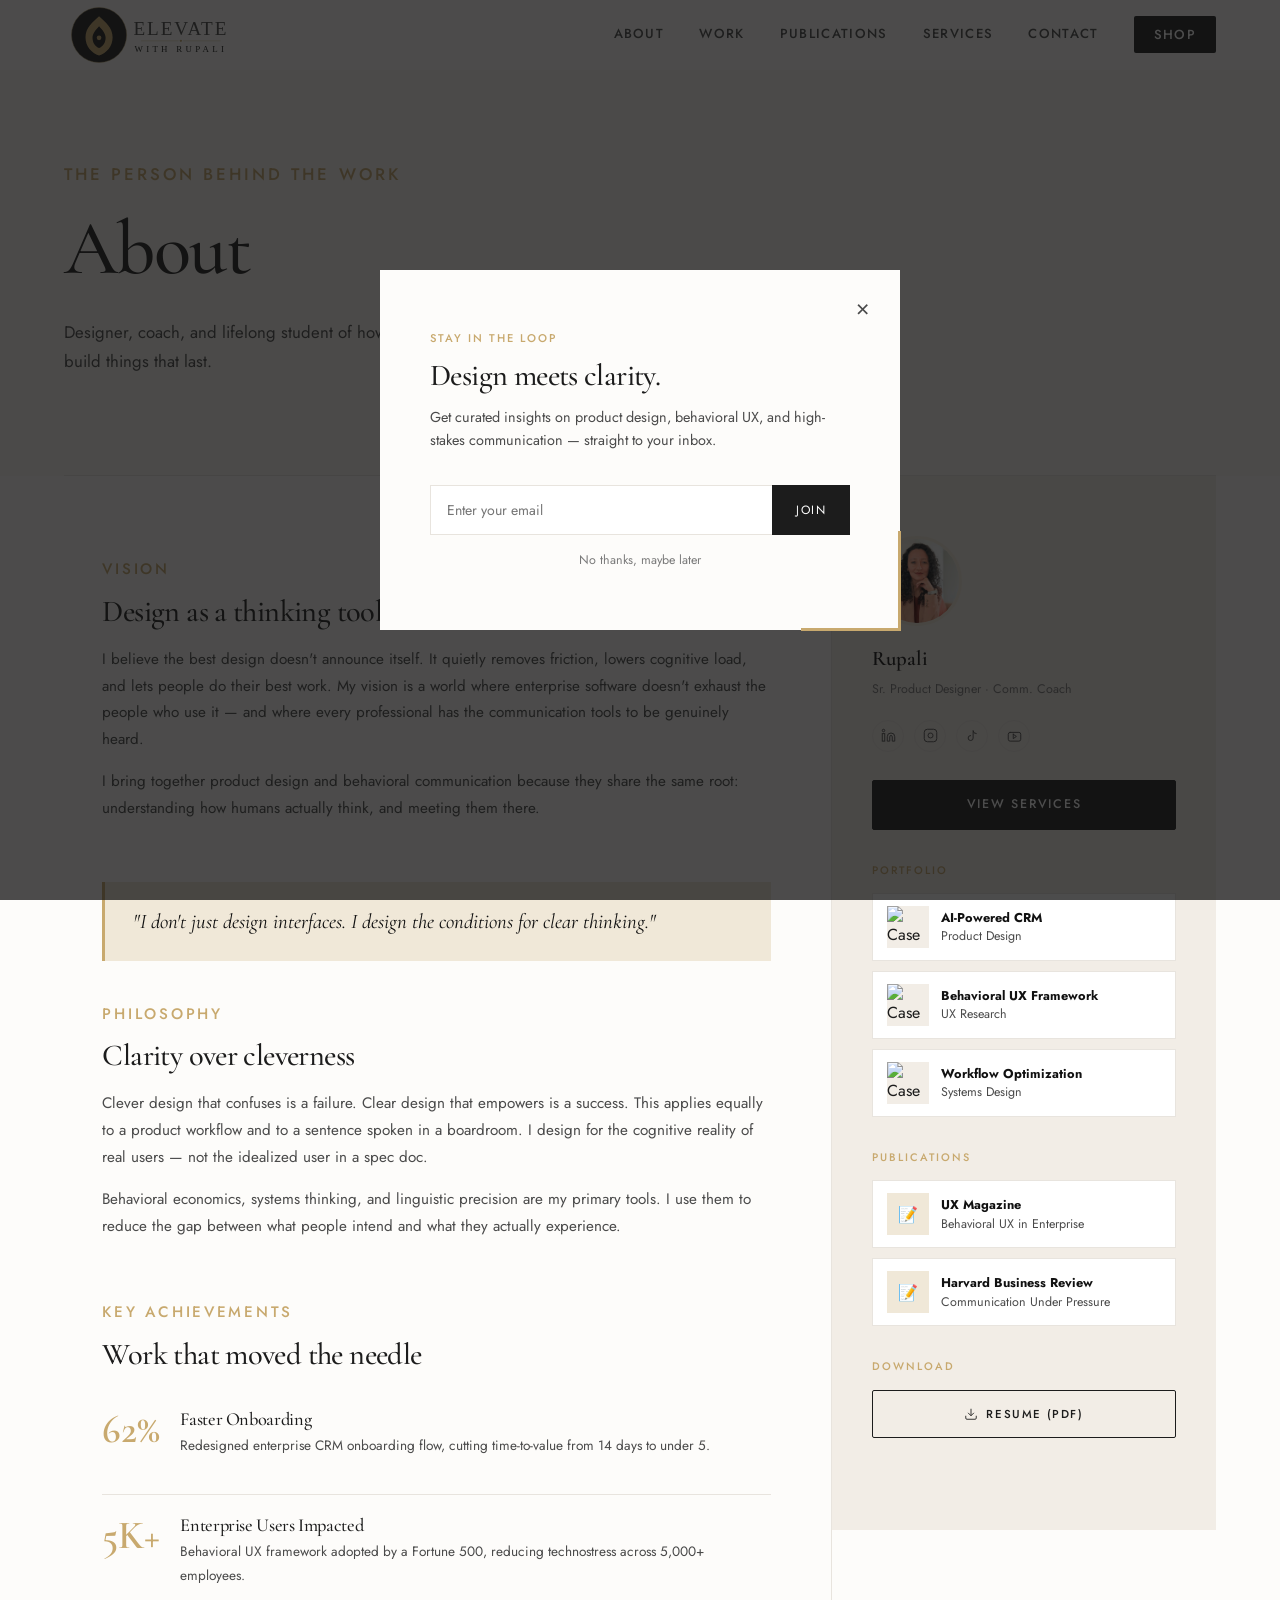
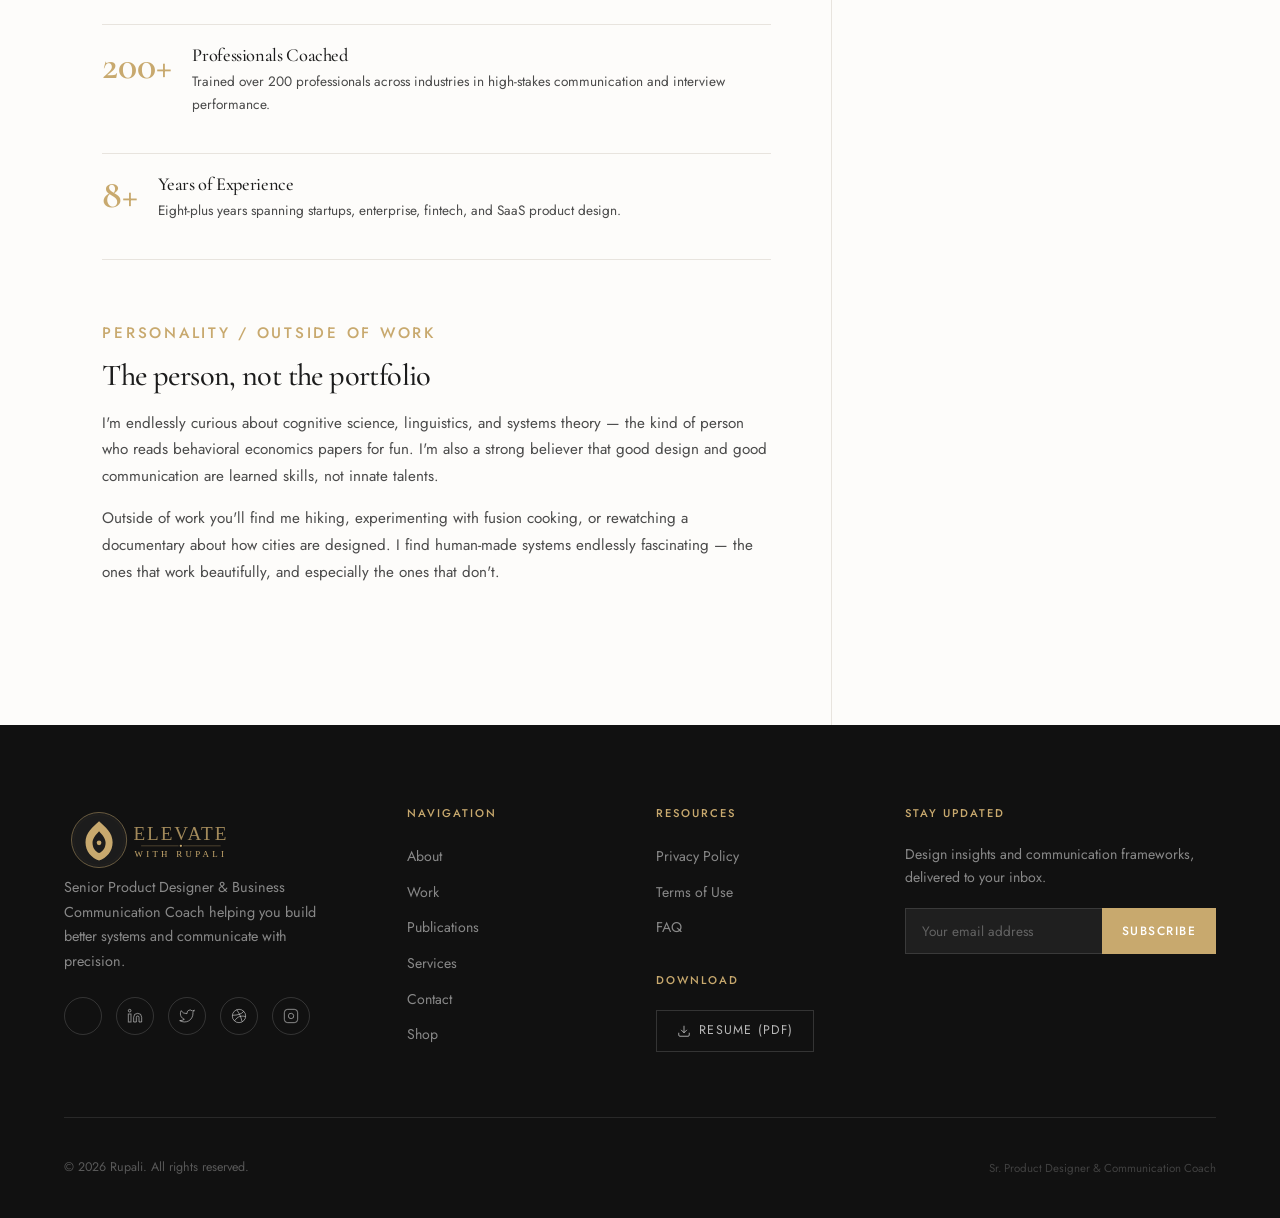
==== commit ae929b6b: "Update about.html" ====
--- a/about.html
+++ b/about.html
@@ -93,10 +93,19 @@
     <div class="sidebar-title">Sr. Product Designer · Comm. Coach</div>
 
     <div class="sidebar-social">
-      <a href="#" aria-label="LinkedIn"><svg width="14" height="14" viewBox="0 0 24 24" fill="none" stroke="currentColor" stroke-width="1.5"><path d="M16 8a6 6 0 016 6v7h-4v-7a2 2 0 00-2-2 2 2 0 00-2 2v7h-4v-7a6 6 0 016-6z"/><rect x="2" y="9" width="4" height="12"/><circle cx="4" cy="4" r="2"/></svg></a>
-      <a href="#" aria-label="Dribbble"><svg width="14" height="14" viewBox="0 0 24 24" fill="none" stroke="currentColor" stroke-width="1.5"><circle cx="12" cy="12" r="10"/><path d="M8.56 2.75c4.37 6.03 6.02 9.42 8.03 17.72"/></svg></a>
-      <a href="#" aria-label="Twitter"><svg width="14" height="14" viewBox="0 0 24 24" fill="none" stroke="currentColor" stroke-width="1.5"><path d="M23 3a10.9 10.9 0 01-3.14 1.53 4.48 4.48 0 00-7.86 3v1A10.66 10.66 0 013 4s-4 9 5 13a11.64 11.64 0 01-7 2c9 5 20 0 20-11.5a4.5 4.5 0 00-.08-.83A7.72 7.72 0 0023 3z"/></svg></a>
-    </div>
+        <a href="https://www.youtube.com/@ElevateWithRupali" aria-label="Linkedin">
+          <svg width="15" height="15" viewBox="0 0 24 24" fill="none" stroke="currentColor" stroke-width="1.5"><path d="M16 8a6 6 0 016 6v7h-4v-7a2 2 0 00-2-2 2 2 0 00-2 2v7h-4v-7a6 6 0 016-6z"/><rect x="2" y="9" width="4" height="12"/><circle cx="4" cy="4" r="2"/></svg>
+        </a>
+        <a href="https://www.instagram.com/elevatewithrupali/" aria-label="Instagram">
+          <svg width="15" height="15" viewBox="0 0 24 24" fill="none" stroke="currentColor" stroke-width="1.5"><rect x="2" y="2" width="20" height="20" rx="5"/><path d="M16 11.37A4 4 0 1112.63 8 4 4 0 0116 11.37z"/><line x1="17.5" y1="6.5" x2="17.51" y2="6.5"/></svg>
+        </a>
+        <a href="https://www.tiktok.com/@ElevateWithRupali" aria-label="TikTok">
+          <svg width="15" height="15" viewBox="0 0 24 24" fill="none" stroke="currentColor" stroke-width="1.5" stroke-linecap="round" stroke-linejoin="round"><path d="M9 12a4 4 0 1 0 4 4V4a5 5 0 0 0 5 5"/></svg>
+        </a>
+        <a href="https://www.youtube.com/@ElevateWithRupali" aria-label="YouTube">
+          <svg width="15" height="15" viewBox="0 0 24 24" fill="none" stroke="currentColor" stroke-width="1.5" stroke-linecap="round" stroke-linejoin="round"><rect x="2" y="7" width="20" height="14" rx="3"/><path d="M10 10l5 3.5-5 3.5V10z"/></svg>
+        </a>
+      </div>
 
     <a href="index.html#services" class="btn btn-primary" style="width:100%;text-align:center;justify-content:center;margin-bottom:32px;">View Services</a>
 
--- a/style.css
+++ b/style.css
@@ -83,27 +83,14 @@
   border-color: var(--border);
   box-shadow: 0 4px 40px rgba(0,0,0,0.05);
 }
+.logo img {
+  height: 70px;
+  width: auto;
+  display: block;
+}
 .logo {
-  font-family: var(--font-display);
-  font-size: 1.6rem;
-  font-weight: 600;
-  letter-spacing: 0.08em;
-  color: var(--dark);
-  position: relative;
-}
-.logo span {
-  display: inline-block;
-  width: 36px; height: 36px;
-  background: var(--accent);
-  color: var(--white);
-  border-radius: 50%;
-  font-size: 1rem;
-  line-height: 36px;
-  text-align: center;
-  margin-right: 4px;
-  vertical-align: middle;
-  font-family: var(--font-display);
-  font-weight: 600;
+  display: flex;
+  align-items: center;
 }
 nav { display: flex; gap: 2.2rem; align-items: center; }
 nav a {
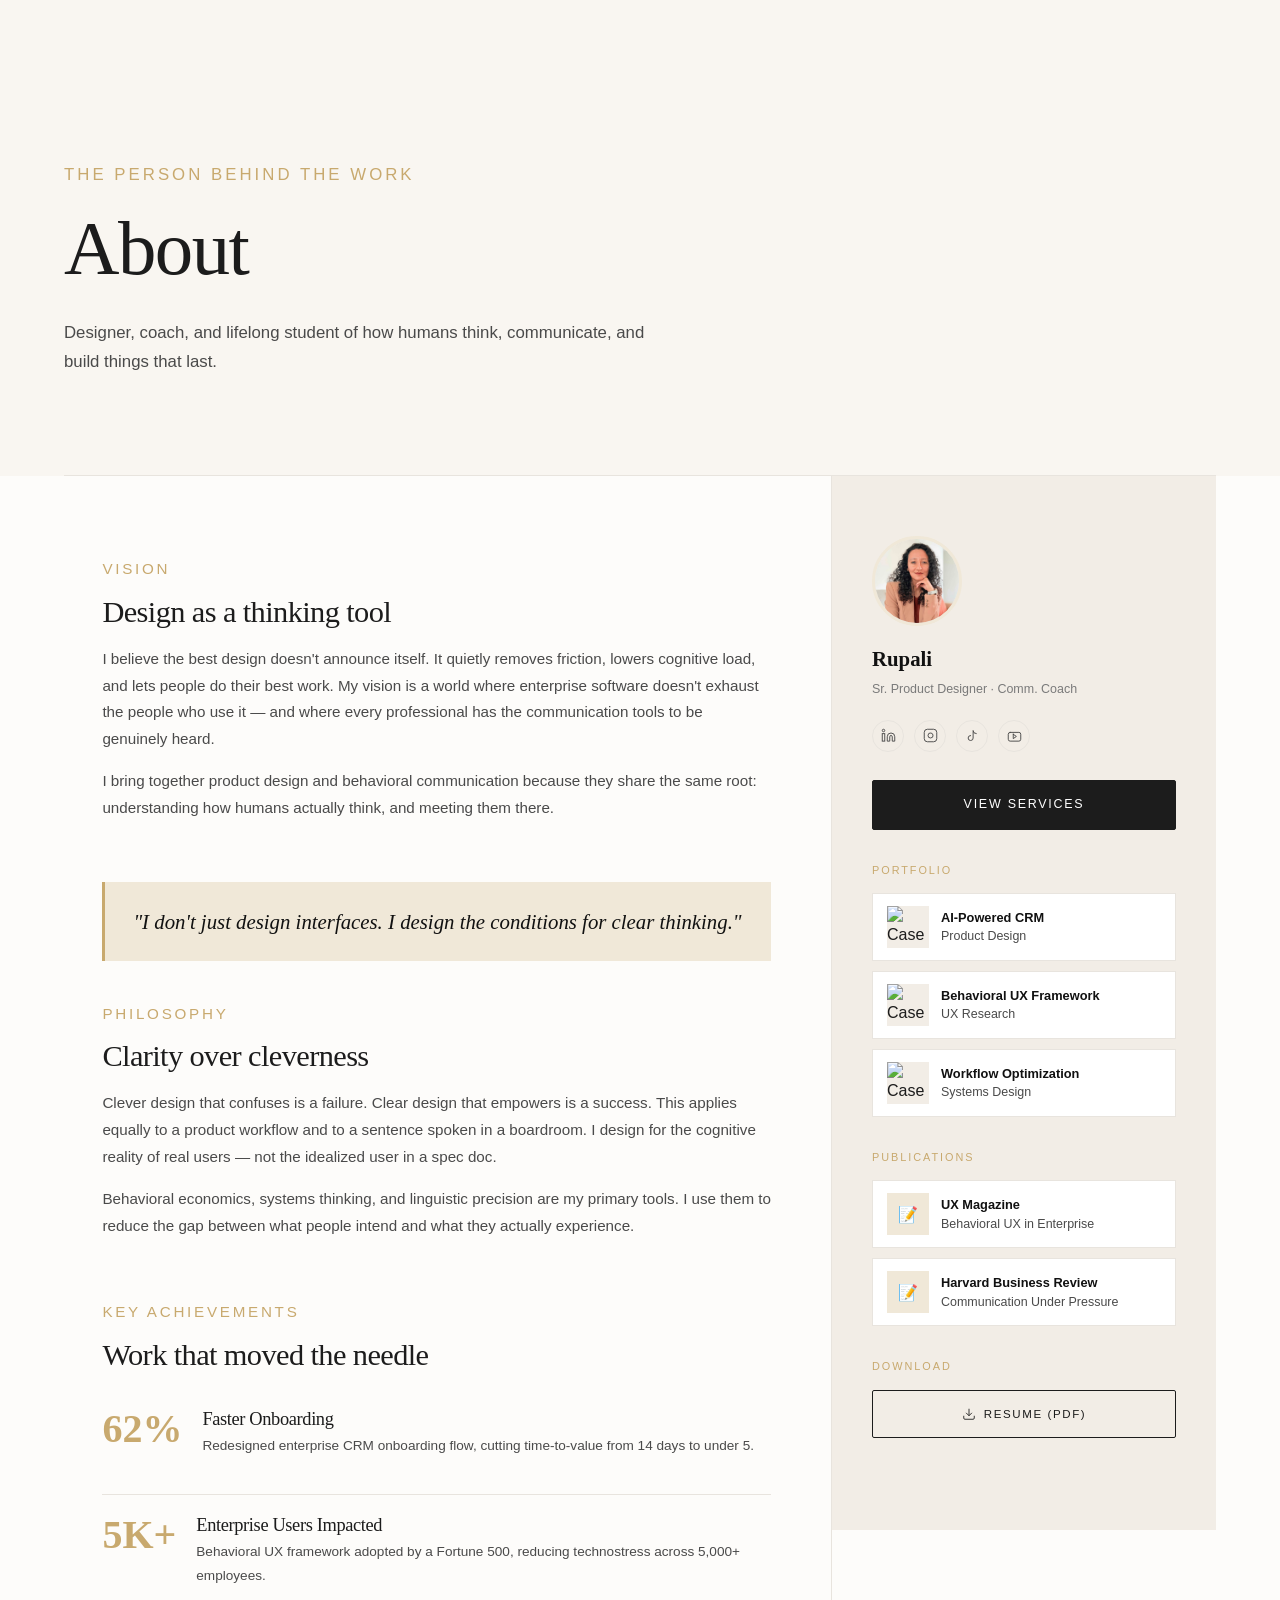
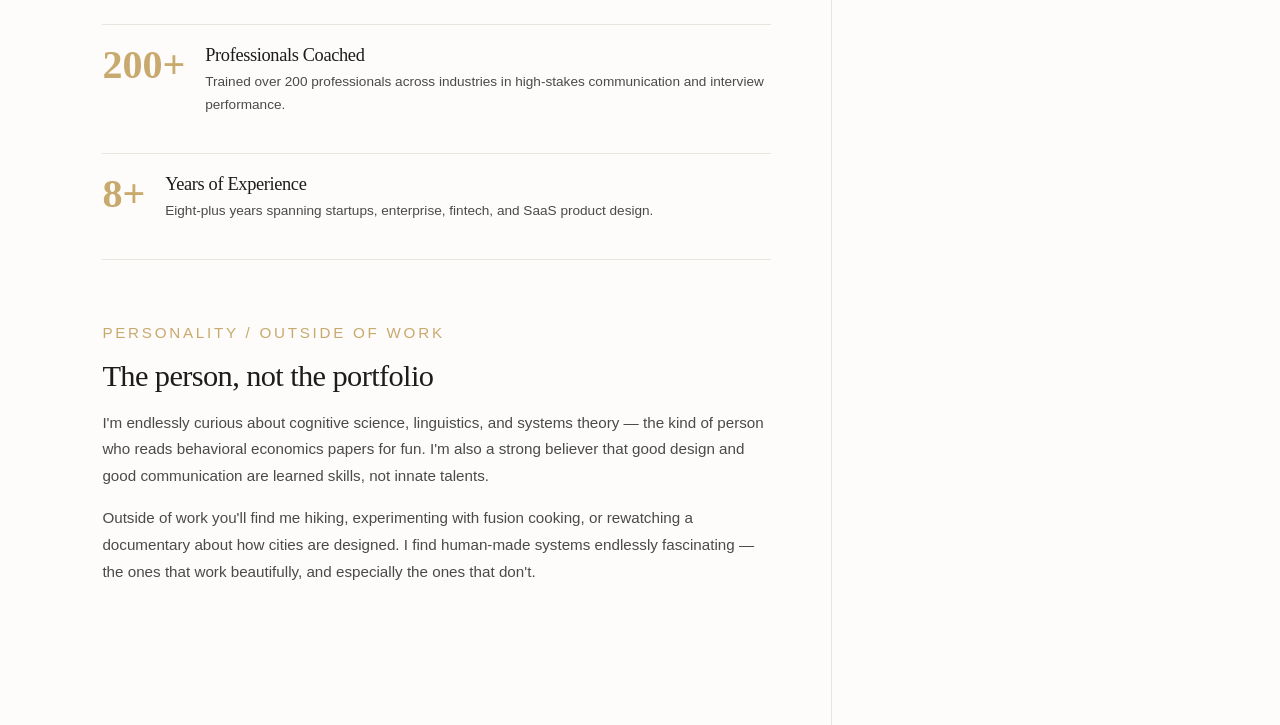
==== commit c306ed4a: "Update about.html" ====
--- a/about.html
+++ b/about.html
@@ -93,7 +93,7 @@
     <div class="sidebar-title">Sr. Product Designer · Comm. Coach</div>
 
     <div class="sidebar-social">
-        <a href="https://www.youtube.com/@ElevateWithRupali" aria-label="Linkedin">
+        <a href="https://www.linkedin.com/in/rupali-dogra/" aria-label="Linkedin">
           <svg width="15" height="15" viewBox="0 0 24 24" fill="none" stroke="currentColor" stroke-width="1.5"><path d="M16 8a6 6 0 016 6v7h-4v-7a2 2 0 00-2-2 2 2 0 00-2 2v7h-4v-7a6 6 0 016-6z"/><rect x="2" y="9" width="4" height="12"/><circle cx="4" cy="4" r="2"/></svg>
         </a>
         <a href="https://www.instagram.com/elevatewithrupali/" aria-label="Instagram">
